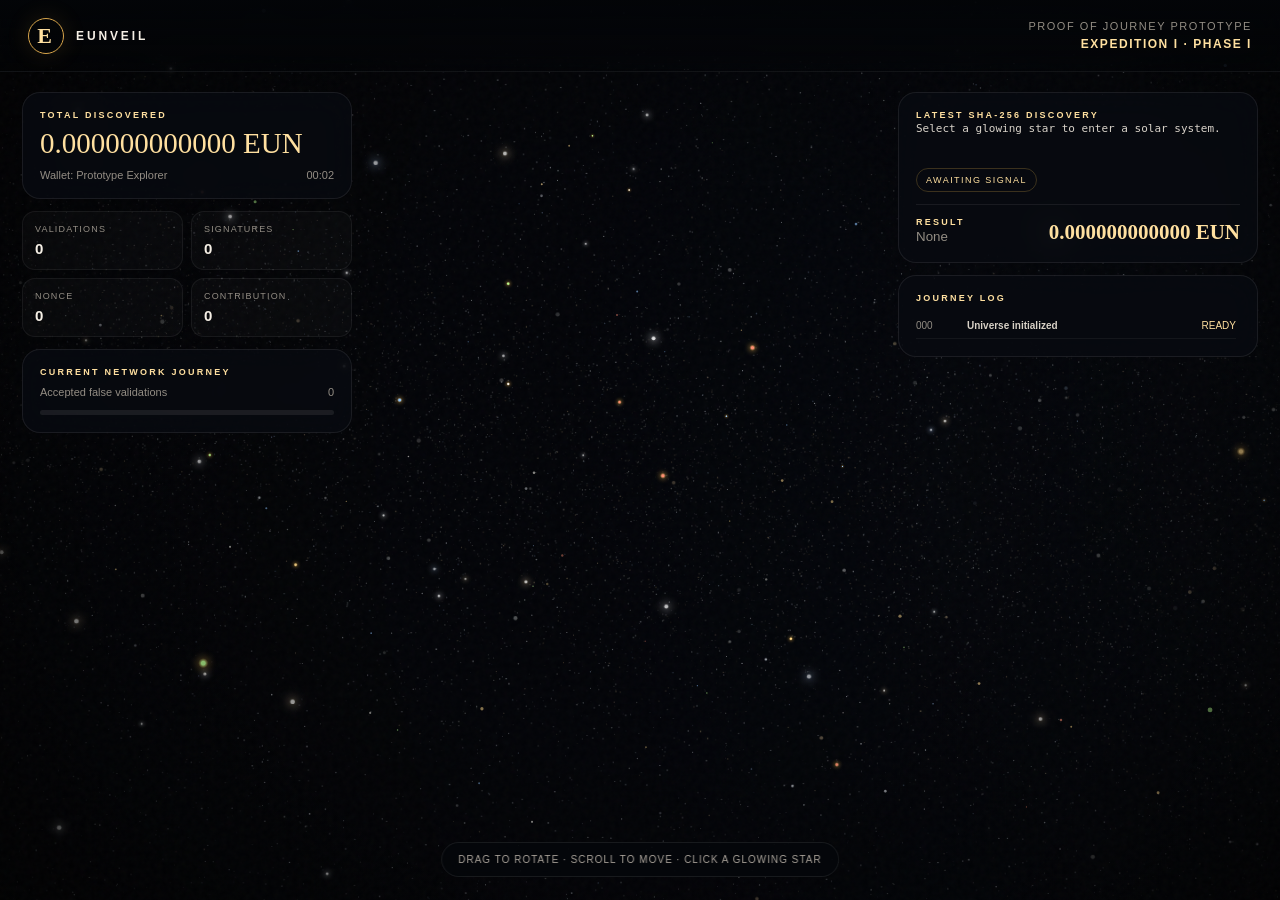
==== exploration/index.html @ 675149fb "Add exploration gameplay prototype" ====
<!DOCTYPE html>
<html lang="en">
<head>
  <meta charset="UTF-8" />
  <meta name="viewport" content="width=device-width, initial-scale=1.0" />
  <meta name="description" content="Eunveil — Proof of Journey interactive universe prototype" />
  <title>Eunveil — Proof of Journey</title>
  <style>
    :root{
      --bg:#030508; --panel:rgba(8,11,17,.78); --gold:#d9a64b; --gold2:#ffe0a0;
      --text:#f5efe5; --muted:#938d84; --line:rgba(216,166,74,.25);
      --green:#72e5a0; --blue:#79b7ff; --red:#ff7f78;
    }
    *{box-sizing:border-box}
    html,body{width:100%;height:100%;margin:0;overflow:hidden;background:var(--bg);color:var(--text);font-family:Inter,Segoe UI,Arial,sans-serif}
    button,input{font:inherit}
    button{color:inherit}
    #universe{position:fixed;inset:0;width:100%;height:100%;cursor:grab;touch-action:none}
    #universe.dragging{cursor:grabbing}
    .vignette,.grain{position:fixed;inset:0;pointer-events:none}
    .vignette{background:radial-gradient(circle at center,transparent 34%,rgba(0,0,0,.36) 72%,rgba(0,0,0,.82) 100%)}
    .grain{opacity:.035;background-image:url("data:image/svg+xml,%3Csvg viewBox='0 0 180 180' xmlns='http://www.w3.org/2000/svg'%3E%3Cfilter id='n'%3E%3CfeTurbulence type='fractalNoise' baseFrequency='.85' numOctaves='4' stitchTiles='stitchTiles'/%3E%3C/filter%3E%3Crect width='100%25' height='100%25' filter='url(%23n)' opacity='.8'/%3E%3C/svg%3E")}
    .topbar{position:fixed;z-index:20;left:0;right:0;top:0;height:72px;display:flex;align-items:center;justify-content:space-between;padding:0 28px;border-bottom:1px solid rgba(255,255,255,.06);background:linear-gradient(to bottom,rgba(3,5,8,.94),rgba(3,5,8,.26));backdrop-filter:blur(15px)}
    .brand{display:flex;align-items:center;gap:12px;letter-spacing:.24em;font-size:12px;font-weight:800}
    .brand-e{width:36px;height:36px;border:1px solid var(--gold);border-radius:50%;display:grid;place-items:center;font-family:Georgia,serif;font-size:22px;color:var(--gold2);box-shadow:0 0 24px rgba(216,166,74,.14)}
    .phase{font-size:11px;color:var(--muted);letter-spacing:.14em;text-align:right}.phase strong{display:block;color:var(--gold2);font-size:12px;margin-top:5px}
    .hud{position:fixed;z-index:20;top:92px;left:22px;width:min(330px,calc(100vw - 44px));display:grid;gap:12px;pointer-events:none}
    .card{border:1px solid rgba(255,255,255,.08);border-radius:18px;background:var(--panel);backdrop-filter:blur(16px);padding:17px}
    .eyebrow{font-size:9px;letter-spacing:.25em;color:var(--gold2);font-weight:800}
    .balance{margin-top:7px;font-family:Georgia,serif;font-size:29px;color:var(--gold2);word-break:break-all}
    .subline{display:flex;justify-content:space-between;gap:15px;margin-top:9px;color:var(--muted);font-size:11px}
    .metric-grid{display:grid;grid-template-columns:1fr 1fr;gap:8px}
    .metric{padding:12px;border:1px solid rgba(255,255,255,.06);border-radius:13px;background:rgba(255,255,255,.025)}
    .metric span{display:block;color:var(--muted);font-size:9px;letter-spacing:.13em}.metric strong{display:block;margin-top:6px;font-size:15px}
    .tide-track{height:5px;margin-top:12px;background:rgba(255,255,255,.08);border-radius:5px;overflow:hidden}.tide-fill{height:100%;width:0;background:linear-gradient(90deg,var(--gold),var(--gold2));transition:width .5s}
    .right-panel{position:fixed;z-index:20;top:92px;right:22px;width:min(360px,calc(100vw - 44px));display:grid;gap:12px;pointer-events:none}
    .hash{font-family:Consolas,monospace;font-size:11px;line-height:1.7;color:#d9d3ca;word-break:break-all;min-height:38px}
    .discovery{display:flex;justify-content:space-between;align-items:end;gap:10px;margin-top:12px;padding-top:12px;border-top:1px solid rgba(255,255,255,.07)}
    .discovery strong{font-family:Georgia,serif;font-size:21px;color:var(--gold2);text-align:right}
    .rarity{display:inline-flex;margin-top:10px;padding:6px 9px;border:1px solid var(--line);border-radius:999px;color:var(--gold2);font-size:9px;letter-spacing:.16em}
    .help{position:fixed;z-index:20;left:50%;bottom:23px;transform:translateX(-50%);padding:11px 16px;border:1px solid rgba(255,255,255,.08);border-radius:999px;background:rgba(5,8,12,.72);backdrop-filter:blur(12px);color:#aaa39a;font-size:10px;letter-spacing:.1em;white-space:nowrap;transition:opacity .4s;pointer-events:none}    .system-name{position:fixed;z-index:20;top:86px;left:50%;transform:translateX(-50%);text-align:center;display:none;pointer-events:none}.system-name.show{display:block}.system-name h2{margin:6px 0 0;font-family:Georgia,serif;font-size:26px;font-weight:500;color:var(--gold2)}
    .journey-flash{position:fixed;z-index:40;inset:0;display:grid;place-items:center;pointer-events:none;opacity:0;background:radial-gradient(circle,rgba(255,216,139,.16),rgba(0,0,0,.8));transition:opacity .35s}
    .journey-flash.show{opacity:1}.journey-flash div{text-align:center}.journey-flash small{letter-spacing:.32em;color:var(--gold2)}.journey-flash h2{font-family:Georgia,serif;font-size:clamp(42px,8vw,90px);font-weight:500;margin:14px 0}.journey-flash p{color:#c7bda9}
    .modal{position:fixed;z-index:50;inset:0;display:none;place-items:center;padding:24px;background:rgba(0,0,0,.84);backdrop-filter:blur(20px)}
    .modal.open{display:grid}
    .decoder-card{width:min(760px,95vw);padding:30px;border:1px solid var(--gold);border-radius:28px;background:radial-gradient(circle at top,rgba(216,166,74,.13),rgba(8,11,17,.98) 62%);box-shadow:0 0 90px rgba(216,166,74,.16)}
    .decoder-head{display:flex;align-items:start;justify-content:space-between;gap:20px}.decoder-head h2{font-family:Georgia,serif;font-size:34px;font-weight:500;margin:8px 0 0}.close{width:38px;height:38px;border-radius:50%;border:1px solid rgba(255,255,255,.12);background:rgba(255,255,255,.04);cursor:pointer}
    .nonce-line{margin-top:8px;color:var(--muted);font-size:12px}
    .hash-reference{margin:22px 0 12px;padding:16px;border:1px solid rgba(255,255,255,.08);border-radius:16px;background:rgba(255,255,255,.025);font-family:Consolas,monospace;font-size:13px;line-height:1.9;word-break:break-all;text-align:center}
    .hash-reference .focus{display:inline-block;padding:2px 5px;border:1px solid var(--gold);border-radius:6px;background:rgba(216,166,74,.15);color:var(--gold2);font-weight:800;box-shadow:0 0 18px rgba(216,166,74,.12)}
    .instruction{text-align:center;color:#c8c0b5;line-height:1.6;margin:0 0 18px}.instruction strong{color:var(--gold2);font-family:Consolas,monospace;letter-spacing:.12em}
    .decoder-stage{min-height:220px;border:1px solid rgba(255,255,255,.07);border-radius:18px;background:rgba(255,255,255,.02);display:grid;place-items:center;padding:20px}
    .choice-row{display:flex;flex-wrap:wrap;justify-content:center;gap:10px}.choice{min-width:54px;height:52px;padding:0 15px;border:1px solid rgba(255,255,255,.13);border-radius:13px;background:rgba(255,255,255,.05);font-family:Consolas,monospace;font-size:18px;cursor:pointer}.choice:hover{border-color:var(--gold)}.choice.used{opacity:.3;pointer-events:none}.choice.active{border-color:var(--green);color:var(--green)}
    .sequence-display{margin-top:18px;min-height:30px;text-align:center;font-family:Consolas,monospace;color:var(--gold2);font-size:20px;letter-spacing:.18em}
    .ring-box{position:relative;width:300px;height:300px;border:1px solid rgba(112,170,218,.16);border-radius:28px;background:radial-gradient(circle at 50% 46%,rgba(30,60,82,.24),rgba(5,10,16,.96) 68%);box-shadow:inset 0 0 42px rgba(0,0,0,.75),0 18px 50px rgba(0,0,0,.28)}.ring-box:before{content:"PLANETARY CIPHER";position:absolute;left:50%;bottom:13px;transform:translateX(-50%);font-size:8px;letter-spacing:.28em;color:rgba(157,211,244,.48);white-space:nowrap}.ring-box:after{content:"";position:absolute;left:50%;top:18px;width:1px;height:19px;background:#d8f6ff;box-shadow:0 0 10px rgba(134,220,255,.9);transform:translateX(-50%);pointer-events:none}.ring{--rotation:0deg;position:absolute;border-radius:50%;cursor:pointer;transition:transform .2s ease,border-color .2s,box-shadow .2s;background:radial-gradient(circle,transparent 55%,rgba(21,43,58,.6) 56%,rgba(7,14,21,.92) 72%);border:2px solid rgba(91,151,190,.52);box-shadow:inset 0 0 14px rgba(93,178,225,.08),0 0 12px rgba(0,0,0,.55);transform:rotate(var(--rotation));padding:0}.ring:hover{border-color:#a8e4ff;box-shadow:inset 0 0 18px rgba(112,206,255,.14),0 0 18px rgba(76,175,225,.18)}.ring.one{inset:18px}.ring.two{inset:57px;border-color:rgba(92,186,220,.54)}.ring.three{inset:96px;border-color:rgba(96,197,191,.52)}.ring.four{inset:135px;border-color:rgba(176,211,226,.5);background:#071018}.ring span{position:absolute;left:50%;top:-14px;min-width:34px;height:30px;padding:0 8px;display:grid;place-items:center;transform:translateX(-50%) rotate(calc(-1 * var(--rotation)));transition:transform .2s ease;background:#06131c;border:1px solid rgba(158,224,255,.7);border-radius:8px;color:#d9f6ff;font-family:Consolas,monospace;font-size:18px;font-weight:800;text-shadow:0 0 10px rgba(124,218,255,.8);box-shadow:0 0 16px rgba(64,174,224,.18),inset 0 0 10px rgba(86,188,231,.08)}.ring.four span{top:-15px}.ring:active span{color:#fff;box-shadow:0 0 22px rgba(110,220,255,.35)}
    .crater-grid,.terminal-grid{display:grid;grid-template-columns:repeat(4,58px);gap:11px}.crater,.terminal{width:58px;height:58px;border:1px solid rgba(255,255,255,.13);border-radius:50%;background:radial-gradient(circle at 35% 35%,rgba(255,255,255,.12),rgba(255,255,255,.02) 43%,rgba(0,0,0,.22) 44%),#25282f;cursor:pointer;font-family:Consolas,monospace}.terminal{border-radius:12px;background:rgba(121,183,255,.08)}.crater.active,.terminal.active{border-color:var(--green);color:var(--green);box-shadow:0 0 16px rgba(114,229,160,.16)}
    .tuner{width:min(480px,82vw);display:grid;gap:16px}.frequency{text-align:center;font-family:Consolas,monospace;font-size:34px;color:var(--gold2)}.tuner input{width:100%}.primary{border:1px solid var(--gold2);border-radius:999px;padding:14px 23px;background:linear-gradient(135deg,#a87228,#efc36d);color:#090704;font-weight:850;cursor:pointer}
    .decoder-status{min-height:24px;margin-top:16px;text-align:center;color:var(--muted);font-size:12px}
    .signature-card{width:min(680px,94vw);text-align:center;padding:48px 30px;border:1px solid var(--gold);border-radius:28px;background:radial-gradient(circle at top,rgba(216,166,74,.14),rgba(8,11,17,.96) 62%);box-shadow:0 0 90px rgba(216,166,74,.18)}
    .sig-emblem{width:116px;height:116px;margin:auto;border:1px solid var(--gold);border-radius:50%;display:grid;place-items:center;font-family:Georgia,serif;font-size:72px;color:var(--gold2)}
    .signature-card h2{font-family:Georgia,serif;font-size:clamp(42px,7vw,76px);font-weight:500;margin:24px 0 10px}.signature-card p{color:#b8b0a5;line-height:1.7}.sig-reward{font-size:32px;color:var(--gold2);margin:18px}
    .log{max-height:125px;overflow:auto;margin-top:10px;padding-right:4px}
    .galaxy-return{
      position:fixed;z-index:30;top:18px;left:176px;height:36px;padding:0 15px;
      display:flex;align-items:center;gap:8px;border:1px solid rgba(255,255,255,.12);
      border-radius:999px;background:rgba(5,8,12,.72);backdrop-filter:blur(12px);
      color:#c9c2b7;font-size:9px;font-weight:800;letter-spacing:.16em;
      cursor:pointer;opacity:0;visibility:hidden;transform:translateY(-6px);
      transition:opacity .3s ease,transform .3s ease,border-color .25s ease,color .25s ease;
    }
    .galaxy-return.show{opacity:1;visibility:visible;transform:translateY(0)}
    .galaxy-return:hover{border-color:rgba(255,224,160,.55);color:var(--gold2)}
    .galaxy-return:disabled{pointer-events:none;opacity:.35}
    .galaxy-return .arrow{font-size:15px;line-height:1;font-weight:400;letter-spacing:0}
    .hud,.right-panel,.help,.system-name{transition:opacity .38s ease,transform .38s ease}
    body.system-traveling .hud,body.system-traveling .right-panel{opacity:.32}
    body.system-traveling .help{opacity:0!important}
    body.system-traveling .system-name{opacity:0}
    body.system-arrived .hud,body.system-arrived .right-panel{opacity:1}.log-row{display:grid;grid-template-columns:42px 1fr auto;gap:9px;padding:7px 0;border-bottom:1px solid rgba(255,255,255,.05);font-size:10px}.log-row span{color:var(--muted)}.log-row b{color:#d8d1c6}.log-row em{font-style:normal;color:var(--gold2)}

    .expedition-panel{position:fixed;z-index:32;left:50%;bottom:26px;transform:translateX(-50%);display:none;min-width:min(560px,calc(100vw - 32px));padding:14px 16px;border:1px solid rgba(255,224,160,.28);border-radius:18px;background:rgba(5,8,12,.88);backdrop-filter:blur(16px);box-shadow:0 18px 60px rgba(0,0,0,.35)}
    .expedition-panel.show{display:block}.expedition-row{display:flex;align-items:center;justify-content:space-between;gap:14px}.expedition-copy{min-width:0}.expedition-title{font-family:Georgia,serif;font-size:19px;color:var(--gold2);margin-top:4px}.expedition-text{font-size:11px;color:#aaa39a;margin-top:5px;line-height:1.45}.expedition-action{flex:0 0 auto;border:1px solid var(--gold2);border-radius:999px;padding:11px 18px;background:linear-gradient(135deg,#a87228,#efc36d);color:#090704;font-weight:850;cursor:pointer}.expedition-action:disabled{filter:grayscale(1);opacity:.45;cursor:default}
    .scan-ring{position:fixed;z-index:31;pointer-events:none;width:70px;height:70px;border:1px solid rgba(121,183,255,.8);border-radius:50%;opacity:0;transform:translate(-50%,-50%) scale(.5)}.scan-ring.active{animation:scanPulse 1.05s ease-out forwards}@keyframes scanPulse{0%{opacity:0;transform:translate(-50%,-50%) scale(.45)}18%{opacity:1}100%{opacity:0;transform:translate(-50%,-50%) scale(2.2)}}
    .surface-hud{position:fixed;z-index:34;inset:0;display:none;pointer-events:none}.surface-hud.show{display:block}.surface-top{position:absolute;top:88px;left:50%;transform:translateX(-50%);text-align:center;text-shadow:0 2px 12px #000}.surface-objective{font-family:Georgia,serif;font-size:24px;color:var(--gold2);margin-top:5px}.surface-distance{margin-top:7px;font-size:11px;letter-spacing:.15em;color:#d6d0c6}.surface-compass{position:absolute;left:50%;bottom:28px;transform:translateX(-50%);padding:11px 18px;border:1px solid rgba(255,255,255,.1);border-radius:999px;background:rgba(4,7,10,.7);font-size:10px;letter-spacing:.13em;color:#c9c2b7}.surface-prompt{position:absolute;left:50%;top:58%;transform:translate(-50%,-50%);padding:12px 18px;border:1px solid var(--gold);border-radius:12px;background:rgba(3,5,8,.85);color:var(--gold2);font-weight:800;opacity:0;transition:opacity .2s}.surface-prompt.show{opacity:1}.surface-reticle{position:absolute;left:50%;top:50%;width:16px;height:16px;transform:translate(-50%,-50%)}.surface-reticle:before,.surface-reticle:after{content:"";position:absolute;background:rgba(255,255,255,.7)}.surface-reticle:before{left:7px;top:0;width:1px;height:16px}.surface-reticle:after{top:7px;left:0;height:1px;width:16px}
    body.surface-mode .hud,body.surface-mode .right-panel,body.surface-mode .system-name,body.surface-mode .galaxy-return,body.surface-mode .help,body.surface-mode .expedition-panel{display:none!important}
    @media(max-width:850px){.galaxy-return{left:64px;top:18px;padding:0 12px}.galaxy-return .label{display:none}.right-panel{top:auto;bottom:72px;right:12px;width:calc(100vw - 24px)}.right-panel .log-card{display:none}.hud{top:82px;left:12px;width:270px}.card{padding:13px}.balance{font-size:23px}.help{bottom:18px}.topbar{padding:0 14px}.phase{display:none}.system-name{top:76px}}
    @media(max-width:560px){.hud{width:calc(100vw - 24px)}.metric-grid{grid-template-columns:repeat(4,1fr)}.metric{padding:8px}.metric strong{font-size:12px}.right-panel{bottom:62px}.hash-card{padding:12px}.discovery strong{font-size:17px}.help{font-size:8px;padding:9px 12px}.decoder-card{padding:22px 14px}.crater-grid,.terminal-grid{grid-template-columns:repeat(4,48px);gap:8px}.crater,.terminal{width:48px;height:48px}}
  </style>
</head>
<body>
  <canvas id="universe"></canvas>
  <div class="vignette"></div><div class="grain"></div>
  <header class="topbar">
    <div class="brand"><span class="brand-e">E</span><span>EUNVEIL</span></div>
    <div class="phase">PROOF OF JOURNEY PROTOTYPE<strong>EXPEDITION I · PHASE I</strong></div>
  </header>
  <button class="galaxy-return" id="galaxyReturnBtn" type="button" aria-label="Return to galaxy">
    <span class="arrow">←</span><span class="label">RETURN TO GALAXY</span>
  </button>

  <section class="hud">
    <div class="card">
      <div class="eyebrow">TOTAL DISCOVERED</div>
      <div class="balance" id="balance">0.000000000000 EUN</div>
      <div class="subline"><span>Wallet: Prototype Explorer</span><span id="sessionTime">00:00</span></div>
    </div>
    <div class="metric-grid">
      <div class="metric"><span>VALIDATIONS</span><strong id="validations">0</strong></div>
      <div class="metric"><span>SIGNATURES</span><strong id="signatures">0</strong></div>
      <div class="metric"><span>NONCE</span><strong id="nonceCount">0</strong></div>
      <div class="metric"><span>CONTRIBUTION</span><strong id="contribution">0</strong></div>
    </div>
    <div class="card">
      <div class="eyebrow">CURRENT NETWORK JOURNEY</div>
      <div class="subline"><span>Accepted false validations</span><span id="contributionLabel">0</span></div>
      <div class="tide-track"><div class="tide-fill" id="tideFill"></div></div>
    </div>
  </section>

  <section class="right-panel">
    <div class="card hash-card">
      <div class="eyebrow">LATEST SHA-256 DISCOVERY</div>
      <div class="hash" id="hash">Select a glowing star to enter a solar system.</div>
      <span class="rarity" id="rarity">AWAITING SIGNAL</span>
      <div class="discovery">
        <div><div class="eyebrow">RESULT</div><small id="depositType" style="color:var(--muted)">None</small></div>
        <strong id="reward">0.000000000000 EUN</strong>
      </div>
    </div>
    <div class="card log-card">
      <div class="eyebrow">JOURNEY LOG</div>
      <div class="log" id="log"><div class="log-row"><span>000</span><b>Universe initialized</b><em>READY</em></div></div>
    </div>
  </section>

  <div class="system-name" id="systemName"><div class="eyebrow">ACTIVE SOLAR SYSTEM</div><h2 id="systemTitle">E-0000</h2></div>
  <div class="help" id="help">DRAG TO ROTATE · SCROLL TO MOVE · CLICK A GLOWING STAR</div>
  <div class="scan-ring" id="scanRing"></div>
  <section class="expedition-panel" id="expeditionPanel">
    <div class="expedition-row">
      <div class="expedition-copy"><div class="eyebrow" id="expeditionEyebrow">SYSTEM SURVEY</div><div class="expedition-title" id="expeditionTitle">Scan the system</div><div class="expedition-text" id="expeditionText">Inspect every orbiting object to locate the hidden signal.</div></div>
      <button class="expedition-action" id="expeditionAction" type="button">BEGIN SCAN</button>
    </div>
  </section>
  <section class="surface-hud" id="surfaceHud">
    <div class="surface-top"><div class="eyebrow">PLANETARY EXPEDITION</div><div class="surface-objective" id="surfaceObjective">Locate the signal source</div><div class="surface-distance" id="surfaceDistance">SIGNAL 000 M</div></div>
    <div class="surface-reticle"></div><div class="surface-prompt" id="surfacePrompt">HOLD E TO EXTRACT</div>
    <div class="surface-compass" id="surfaceCompass">WASD TO MOVE · DRAG TO LOOK · E TO INTERACT</div>
  </section>

  <div class="journey-flash" id="flash"><div><small id="flashSmall">HASH VALIDATED</small><h2 id="flashTitle">FALSE TARGET</h2><p id="flashReward">Contribution +1</p></div></div>

  <div class="modal" id="decoderModal">
    <div class="decoder-card">
      <div class="decoder-head">
        <div><div class="eyebrow" id="decoderType">HASH DECODER</div><h2 id="decoderTitle">Validate Nonce</h2><div class="nonce-line" id="nonceLine">Nonce 1</div></div>
        <button class="close" id="closeDecoder" type="button">×</button>
      </div>
      <div class="hash-reference" id="hashReference"></div>
      <p class="instruction" id="instruction"></p>
      <div class="decoder-stage" id="decoderStage"></div>
      <div class="decoder-status" id="decoderStatus">Complete the decoder to validate this hash.</div>
    </div>
  </div>

  <div class="modal" id="signatureModal">
    <div class="signature-card">
      <div class="sig-emblem">E</div>
      <div class="eyebrow" style="margin-top:24px">THE TARGET HAS BEEN FOUND</div>
      <h2>Signature Discovered</h2>
      <p>Your decoded nonce produced a SHA-256 value beneath the current target.</p>
      <div class="sig-reward" id="signatureReward">+10.00000000 EUN</div>
      <p id="signatureContribution">Your contribution has been recorded.</p>
      <button class="primary" id="continueBtn" type="button">Continue Exploring</button>
    </div>
  </div>

  <div class="modal" id="completionModal">
    <div class="signature-card">
      <div class="sig-emblem">✓</div>
      <div class="eyebrow" style="margin-top:24px">SOLAR SYSTEM COMPLETE</div>
      <h2 id="completedSystemTitle">System Explored</h2>
      <p>Every object in this solar system has been decoded.</p>
      <div class="sig-reward">10 / 10 OBJECTS</div>
      <button class="primary" id="returnGalaxyBtn" type="button">Return to Galaxy</button>
    </div>
  </div>

<script>
(() => {
  const canvas=document.getElementById('universe');
  const ctx=canvas.getContext('2d',{alpha:false});
  const DPR=Math.min(devicePixelRatio||1,2);
  const $=id=>document.getElementById(id);
  const clamp=(n,a,b)=>Math.max(a,Math.min(b,n));
  const smoothstep=(a,b,n)=>{const t=clamp((n-a)/(b-a),0,1);return t*t*(3-2*t)};
  const easeInOutCubic=t=>t<.5?4*t*t*t:1-Math.pow(-2*t+2,3)/2;
  const easeInCubic=t=>t*t*t;
  const easeOutCubic=t=>1-Math.pow(1-t,3);
  const easeInOutQuint=t=>t<.5?16*t*t*t*t*t:1-Math.pow(-2*t+2,5)/2;
  const easeOutBackSoft=t=>{const c1=.72,c3=c1+1;return 1+c3*Math.pow(t-1,3)+c1*Math.pow(t-1,2)};
  const lerp=(a,b,t)=>a+(b-a)*t;
  const fmt=n=>n.toFixed(12);
  const pad=n=>String(n).padStart(3,'0');

  let width=0,height=0,stars=[],particles=[],systemObjects=[];
  let yaw=0,pitch=0,zoom=760,targetYaw=0,targetPitch=0,targetZoom=760;
  const DEFAULT_SYSTEM_YAW=0;
  const DEFAULT_SYSTEM_PITCH=.58;
  const DEFAULT_SYSTEM_ZOOM=1.5;
  let systemYaw=DEFAULT_SYSTEM_YAW,systemPitch=DEFAULT_SYSTEM_PITCH,systemZoom=DEFAULT_SYSTEM_ZOOM,
      targetSystemYaw=DEFAULT_SYSTEM_YAW,targetSystemPitch=DEFAULT_SYSTEM_PITCH,targetSystemZoom=DEFAULT_SYSTEM_ZOOM;
  let dragging=false,lastX=0,lastY=0,moved=false,locked=false,mode='universe';
  let selectedStar=null,currentObject=null,currentHash='',currentSegment='',segmentStart=0;
  let pendingSystemCompletion=false;
  let expeditionState='idle',signalObject=null,scanIndex=0,scanTimer=null;
  let surface={x:0,z:0,yaw:0,targetYaw:0,artifactX:85,artifactZ:120,shipX:0,shipZ:0,artifactCollected:false,keys:new Set(),lastTime:0};
  let systemTransition=null;
  let arrivalAnimation=null;
  let systemReveal=1;
  let nonce=0,validations=0,signatures=0,contribution=0,balance=0,logCount=0;
  let sessionStart=Date.now();
  const palette=['#ffd98b','#8fc5ff','#ff8f72','#b8ff91','#f4f0e8'];
  const TARGET_ODDS=28;

  const MW_PAN_W=3072;
  const MW_PAN_H=1536;
  const milkyWayPanorama=document.createElement('canvas');
  milkyWayPanorama.width=MW_PAN_W;
  milkyWayPanorama.height=MW_PAN_H;
  const mwctx=milkyWayPanorama.getContext('2d',{alpha:false});

  function mwMulberry32(seed) {
    return function() {
      let t = seed += 0x6D2B79F5;
      t = Math.imul(t ^ t >>> 15, t | 1);
      t ^= t + Math.imul(t ^ t >>> 7, t | 61);
      return ((t ^ t >>> 14) >>> 0) / 4294967296;
    };
  }

  const mwRand = mwMulberry32(947351);

  function mwGaussian() {
    let u = 0, v = 0;
    while (u === 0) u = mwRand();
    while (v === 0) v = mwRand();
    return Math.sqrt(-2 * Math.log(u)) * Math.cos(2 * Math.PI * v);
  }

  function mwWrapX(x) {
    x %= MW_PAN_W;
    return x < 0 ? x + MW_PAN_W : x;
  }

  function mwBandCenter(x) {
    const t = x / MW_PAN_W * Math.PI * 2;
    return MW_PAN_H * (
      0.52
      + Math.sin(t * 0.78 - 0.85) * 0.105
      + Math.sin(t * 1.85 + 0.75) * 0.025
    );
  }

  function buildMilkyWayPanorama() {
    mwctx.fillStyle = '#020307';
    mwctx.fillRect(0, 0, MW_PAN_W, MW_PAN_H);

    // Very subtle cool-black depth.
    const bg = mwctx.createRadialGradient(
      MW_PAN_W * 0.48, MW_PAN_H * 0.47, 30,
      MW_PAN_W * 0.48, MW_PAN_H * 0.47, MW_PAN_W * 0.65
    );
    bg.addColorStop(0, 'rgba(9,14,24,.62)');
    bg.addColorStop(0.45, 'rgba(4,7,13,.35)');
    bg.addColorStop(1, 'rgba(0,0,0,0)');
    mwctx.fillStyle = bg;
    mwctx.fillRect(0, 0, MW_PAN_W, MW_PAN_H);

    // Deep background stars.
    for (let i = 0; i < 15000; i++) {
      const x = mwRand() * MW_PAN_W;
      const y = mwRand() * MW_PAN_H;
      const sizeRoll = mwRand();
      const r = sizeRoll > 0.997 ? 1.45 : sizeRoll > 0.97 ? 0.8 : 0.28 + mwRand() * 0.42;
      const alpha = 0.13 + mwRand() * 0.56;

      const tone = mwRand();
      let color = `rgba(232,237,244,${alpha})`;
      if (tone > 0.985) color = `rgba(255,225,174,${alpha * 0.95})`;
      else if (tone > 0.965) color = `rgba(175,207,255,${alpha * 0.92})`;

      mwctx.fillStyle = color;
      mwctx.beginPath();
      mwctx.arc(x, y, r, 0, Math.PI * 2);
      mwctx.fill();
    }

    // Dense galactic star band.
    mwctx.save();
    mwctx.globalCompositeOperation = 'screen';
    for (let i = 0; i < 24000; i++) {
      let x = mwRand() * MW_PAN_W;
      const center = mwBandCenter(x);

      const coreDistance = Math.min(
        Math.abs(x - MW_PAN_W * 0.56),
        Math.abs(x - MW_PAN_W * 0.56 + MW_PAN_W),
        Math.abs(x - MW_PAN_W * 0.56 - MW_PAN_W)
      );
      const core = Math.exp(-Math.pow(coreDistance / (MW_PAN_W * 0.24), 2));

      const spread = MW_PAN_H * (0.060 + mwRand() * 0.095 + core * 0.012);
      const y = center + mwGaussian() * spread;

      const brightness = 0.07 + mwRand() * (0.30 + core * 0.10);
      const sizeRoll = mwRand();
      const r = sizeRoll > 0.995 ? 1.35 + mwRand() * 1.1 : 0.22 + mwRand() * 0.55;

      const tone = mwRand();
      let color;
      if (tone < 0.19 + core * 0.28) {
        color = `rgba(255,220,166,${brightness})`;
      } else if (tone < 0.33) {
        color = `rgba(176,204,244,${brightness * 0.92})`;
      } else {
        color = `rgba(240,242,238,${brightness})`;
      }

      mwctx.fillStyle = color;
      mwctx.beginPath();
      mwctx.arc(x, y, r, 0, Math.PI * 2);
      mwctx.fill();
    }
    mwctx.restore();

    // Smooth, distant central glow — stretched horizontally with no tiled blobs.
    mwctx.save();
    mwctx.globalCompositeOperation = 'screen';
    const coreX = MW_PAN_W * 0.56;
    const coreY = mwBandCenter(coreX);

    mwctx.translate(coreX, coreY);
    mwctx.scale(2.9, 0.78);

    const coreGlow = mwctx.createRadialGradient(0, 0, 0, 0, 0, MW_PAN_H * 0.17);
    coreGlow.addColorStop(0, 'rgba(255,218,168,.070)');
    coreGlow.addColorStop(0.24, 'rgba(214,157,111,.050)');
    coreGlow.addColorStop(0.56, 'rgba(145,116,95,.022)');
    coreGlow.addColorStop(1, 'rgba(0,0,0,0)');

    mwctx.fillStyle = coreGlow;
    mwctx.beginPath();
    mwctx.arc(0, 0, MW_PAN_H * 0.17, 0, Math.PI * 2);
    mwctx.fill();
    mwctx.restore();

    // Dark dust lanes crossing the galaxy.
    mwctx.save();
    mwctx.globalCompositeOperation = 'source-over';
    for (let i = 0; i < 2200; i++) {
      const x = mwRand() * MW_PAN_W;
      const center = mwBandCenter(x);
      const laneWave =
        Math.sin(x / MW_PAN_W * Math.PI * 6.2 + 0.8) * MW_PAN_H * 0.017 +
        Math.sin(x / MW_PAN_W * Math.PI * 14.4 - 0.2) * MW_PAN_H * 0.006;

      const laneBias = mwRand() < 0.58 ? -0.018 : 0.016;
      const y = center + laneWave + MW_PAN_H * laneBias + mwGaussian() * MW_PAN_H * 0.023;

      const rx = 7 + mwRand() * 35;
      const ry = 3 + mwRand() * 14;
      const alpha = 0.018 + mwRand() * 0.055;

      const dust = mwctx.createRadialGradient(x, y, 0, x, y, rx);
      dust.addColorStop(0, `rgba(0,0,0,${alpha})`);
      dust.addColorStop(0.65, `rgba(1,2,4,${alpha * 0.72})`);
      dust.addColorStop(1, 'rgba(0,0,0,0)');

      mwctx.fillStyle = dust;
      mwctx.beginPath();
      mwctx.ellipse(x, y, rx, ry, mwRand() * Math.PI, 0, Math.PI * 2);
      mwctx.fill();
    }
    mwctx.restore();


    // Medium foreground stars (sharp, subtle glow)
    mwctx.save();
    mwctx.globalCompositeOperation='screen';
    for(let i=0;i<140;i++){
      const x=mwRand()*MW_PAN_W;
      const y=mwRand()*MW_PAN_H;
      const r=0.8+mwRand()*1.8;
      const alpha=0.55+mwRand()*0.35;

      const tone=mwRand();
      let rgb=[245,246,248];
      if(tone<0.22) rgb=[255,224,176];
      else if(tone<0.38) rgb=[185,214,255];

      const glow=mwctx.createRadialGradient(x,y,0,x,y,r*7);
      glow.addColorStop(0,`rgba(${rgb[0]},${rgb[1]},${rgb[2]},${alpha*0.45})`);
      glow.addColorStop(0.25,`rgba(${rgb[0]},${rgb[1]},${rgb[2]},${alpha*0.18})`);
      glow.addColorStop(1,'rgba(0,0,0,0)');
      mwctx.fillStyle=glow;
      mwctx.beginPath();
      mwctx.arc(x,y,r*7,0,Math.PI*2);
      mwctx.fill();

      mwctx.fillStyle=`rgba(255,255,255,${alpha})`;
      mwctx.beginPath();
      mwctx.arc(x,y,r,0,Math.PI*2);
      mwctx.fill();
    }
    mwctx.restore();

    // Soft vignette baked into the panorama.
    const vignette = mwctx.createRadialGradient(
      MW_PAN_W * 0.5, MW_PAN_H * 0.5, MW_PAN_H * 0.18,
      MW_PAN_W * 0.5, MW_PAN_H * 0.5, MW_PAN_W * 0.68
    );
    vignette.addColorStop(0, 'rgba(0,0,0,0)');
    vignette.addColorStop(0.72, 'rgba(0,0,0,.08)');
    vignette.addColorStop(1, 'rgba(0,0,0,.52)');
    mwctx.fillStyle = vignette;
    mwctx.fillRect(0, 0, MW_PAN_W, MW_PAN_H);
  }



  function drawMilkyWayBackground(alpha=1){
    const sourceH=clamp(MW_PAN_H*.66,700,MW_PAN_H);
    const aspect=width/Math.max(1,height);
    const sourceW=Math.min(MW_PAN_W,sourceH*aspect);

    // The Milky Way moves more slowly than the existing foreground stars.
    // Full 360-degree sky tied to the same camera as the foreground stars.
    const skyYaw=.12+yaw/(Math.PI*2);
    const skyPitch=clamp(.5+pitch/Math.PI*.44,.16,.84);
    let sourceX=skyYaw*MW_PAN_W-sourceW*.5;
    const sourceY=clamp(skyPitch*MW_PAN_H-sourceH*.5,0,MW_PAN_H-sourceH);

    let sx=mwWrapX(sourceX);
    let remaining=sourceW;
    let destX=0;

    ctx.save();
    ctx.globalAlpha=alpha;

    while(remaining>0){
      const chunk=Math.min(remaining,MW_PAN_W-sx);
      const destW=width*(chunk/sourceW);
      ctx.drawImage(
        milkyWayPanorama,
        sx,sourceY,chunk,sourceH,
        destX,0,destW+1,height
      );
      remaining-=chunk;
      destX+=destW;
      sx=0;
    }

    ctx.restore();
  }


  function resize(){
    width=innerWidth;height=innerHeight;
    canvas.width=width*DPR;canvas.height=height*DPR;
    canvas.style.width=width+'px';canvas.style.height=height+'px';
    ctx.setTransform(DPR,0,0,DPR,0,0);
    if(!stars.length)buildUniverse();
  }

  function buildUniverse(){
    stars=[];

    const count=width<600?150:260;

    // Fixed stars placed on the inside of a huge celestial sphere.
    // Their apparent sizes stay close to the approved shallow-dome version.
    for(let i=0;i<count;i++){
      const theta=Math.random()*Math.PI*2;
      const yNorm=Math.random()*1.70-.85;
      const phi=Math.asin(clamp(yNorm,-.98,.98));
      const radius=1450+Math.random()*900;

      stars.push({
        id:i+1,
        theta,
        phi,
        radius,
        size:.55+Math.random()*1.75,
        color:palette[Math.floor(Math.random()*palette.length)],
        pulse:Math.random()*6.28,
        clickable:Math.random()>.80,
        sx:0,sy:0,depth:0,visible:false
      });
    }

    // Guaranteed stronger destinations, distributed around the full sky.
    const anchors=[
      [-2.55,-.32],[-1.95,.16],[-1.38,-.42],[-.82,.34],
      [-.28,-.12],[.34,.42],[.88,-.36],[1.42,.18],
      [1.96,-.08],[2.48,.38],[2.92,-.28],[-3.02,.22]
    ];

    anchors.forEach((point,i)=>{
      stars.push({
        id:stars.length+1,
        theta:point[0]+(Math.random()-.5)*.12,
        phi:point[1]+(Math.random()-.5)*.09,
        radius:1500+Math.random()*650,
        size:1.35+Math.random()*2.25,
        color:palette[i%palette.length],
        pulse:Math.random()*6.28,
        clickable:true,
        sx:0,sy:0,depth:0,visible:false
      });
    });
  }

  function buildSolarSystem(){
    const orbitTypes=['planet','moon','satellite','station'];
    const types=[...orbitTypes];
    while(types.length<9)types.push(orbitTypes[Math.floor(Math.random()*orbitTypes.length)]);
    for(let i=types.length-1;i>0;i--){const j=Math.floor(Math.random()*(i+1));[types[i],types[j]]=[types[j],types[i]]}

    const pick=a=>a[Math.floor(Math.random()*a.length)];
    const rand=(a,b)=>a+Math.random()*(b-a);
    const chance=n=>Math.random()<n;

    const starStyles=[
      {color:'#ffd77a',core:'#fff6cf',mid:'#f0b94f',edge:'#7a2d0c',name:'Yellow Star'},
      {color:'#ffad6a',core:'#fff0d1',mid:'#e87b35',edge:'#5d1708',name:'Orange Star'},
      {color:'#d9ecff',core:'#ffffff',mid:'#9ccfff',edge:'#264b8d',name:'Blue-White Star'},
      {color:'#ff8c78',core:'#ffe8df',mid:'#d44a39',edge:'#4f0d0a',name:'Red Star'},
      {color:'#fff0b8',core:'#fffef2',mid:'#e9d083',edge:'#7b5b18',name:'White-Gold Star'}
    ];
    const starStyle=pick(starStyles);

    systemObjects=[{
      id:0,type:'star',label:'Star',angle:0,ring:0,size:rand(31,39),color:starStyle.color,
      sx:0,sy:0,pulse:0,decoded:false,scanned:true,hasSignal:false,
      visual:{...starStyle,spots:Math.floor(rand(14,30)),corona:rand(.8,1.25)}
    }];

    const planetWorlds=[
      {
        kind:'rocky',
        palettes:[
          ['#b88a62','#75533c','#2a1d17','#d7b08b','#a56f4c'],
          ['#8d796d','#5b4a43','#211a18','#b9a49a','#766257'],
          ['#a68a67','#6d573d','#2a2119','#d4bd94','#8e6a42']
        ]
      },
      {
        kind:'ocean',
        palettes:[
          ['#4ba0c7','#185a88','#061725','#c8f3ff','#7fcad9'],
          ['#3b7fb5','#163d74','#071221','#d8f7ff','#5fb3cf']
        ]
      },
      {
        kind:'gas',
        palettes:[
          ['#d6a16b','#9d6641','#40271b','#f4d6aa','#ba7d55'],
          ['#c9b08c','#8f795d','#332a22','#efe3c8','#aa9573'],
          ['#d98a73','#995044','#341a1a','#f6c7bb','#b96559']
        ]
      },
      {
        kind:'frozen',
        palettes:[
          ['#bddfe8','#6f9fb7','#183746','#ecfbff','#91c7d6'],
          ['#d9e5f0','#8ca6bd','#273747','#ffffff','#a9c2d8']
        ]
      },
      {
        kind:'volcanic',
        palettes:[
          ['#4b2118','#1e0b08','#080302','#ff9a43','#a73b1c'],
          ['#5d2c22','#24100c','#090403','#ffb04f','#c84b22']
        ]
      },
      {
        kind:'desert',
        palettes:[
          ['#d3a15f','#9b683b','#3c2515','#f0cf93','#b87d45'],
          ['#c58d4f','#8f5d32','#352112','#e7b876','#a96f3c']
        ]
      }
    ];

    const moonPalettes=[
      ['#d6d3cc','#9a9892','#45484e','#f0eee8'],
      ['#a8a39c','#6f6b66','#2d2d30','#c8c2b8'],
      ['#c3c8cd','#7f878e','#30383f','#e3e7e9'],
      ['#9b8f83','#655b52','#2d2722','#bbb0a5']
    ];

    const satelliteMetals=[
      ['#d6dde2','#7b858e','#242b31','#234c77','#07131f'],
      ['#c9c3b5','#777064','#26231f','#5a3d71','#160e20'],
      ['#d5d8d3','#7c817b','#252a26','#365f50','#0b1a15'],
      ['#c7ced4','#717982','#20262b','#6a4d2e','#1b120b']
    ];

    const stationMetals=[
      ['#d6dde2','#7c858c','#252c32','#79b7ff'],
      ['#d7cfc0','#7f7668','#2b2721','#e2b56b'],
      ['#ccd4cf','#758078','#252c28','#72e5a0']
    ];

    types.forEach((type,i)=>{
      const ring=1+Math.floor(i/3),slot=i%3;
      const angle=(slot/3)*Math.PI*2+ring*.52+(Math.random()-.5)*.24;
      const meta={planet:['Planet','#79b7ff',20],moon:['Moon','#e5e1da',13],satellite:['Satellite','#72e5a0',12],station:['Space Station','#d9a64b',17]}[type];

      let visual={};

      if(type==='planet'){
        const world=pick(planetWorlds);
        const palette=pick(world.palettes);
        visual={
          kind:world.kind,
          surface:palette[0],
          mid:palette[1],
          shadow:palette[2],
          highlight:palette[3],
          accent:palette[4],
          atmosphere:pick(['rgba(142,205,255,.34)','rgba(255,205,150,.25)','rgba(188,239,255,.27)','rgba(210,180,255,.2)','rgba(255,140,96,.22)']),
          hasRings:chance(world.kind==='gas'?.72:.22),
          ringTilt:rand(-.36,.36),
          ringWidth:rand(.06,.16),
          clouds:chance(world.kind==='ocean'||world.kind==='gas'?.82:.38),
          cloudCount:Math.floor(rand(3,8)),
          stripes:chance(world.kind==='gas'?.9:.25),
          continents:chance(world.kind==='ocean'?.88:world.kind==='rocky'||world.kind==='desert'?.52:.12),
          storms:chance(world.kind==='gas'?.55:.18),
          iceCaps:chance(world.kind==='frozen'?.9:.25),
          lavaVeins:chance(world.kind==='volcanic'?.95:.04),
          orbitSpeed:rand(.000018,.00003)*(chance(.5)?1:-1),
          textureSpeed:rand(.000018,.000032)*(chance(.5)?1:-1),
          cloudSpeed:rand(.000027,.000045)*(chance(.5)?1:-1),
          stormSpeed:rand(.00012,.00022)*(chance(.5)?1:-1),
          motionOffset:rand(0,Math.PI*2),
          seed:Math.floor(Math.random()*100000)
        };
      }

      if(type==='moon'){
        const p=pick(moonPalettes);
        visual={
          light:p[0],mid:p[1],shadow:p[2],highlight:p[3],
          craterCount:Math.floor(rand(4,12)),
          roughness:rand(.2,.8),
          irregularity:rand(.02,.1),
          maria:chance(.55),
          cracks:chance(.42),
          orbitSpeed:rand(.000007,.000014)*(chance(.5)?1:-1),
          motionOffset:rand(0,Math.PI*2),
          seed:Math.floor(Math.random()*100000)
        };
      }

      if(type==='satellite'){
        const m=pick(satelliteMetals);
        visual={
          light:m[0],mid:m[1],dark:m[2],panel:m[3],panelDark:m[4],
          bodyShape:pick(['compact','long','box']),
          panelCount:pick([1,2]),
          panelAngle:rand(-.28,.28),
          dish:chance(.48),
          antenna:chance(.7),
          telescope:chance(.28),
          orbitSpeed:rand(.000006,.000011)*(chance(.5)?1:-1),
          motionOffset:rand(0,Math.PI*2),
          panelMotionSpeed:rand(.00045,.00075),
          panelMotionAmount:rand(.045,.09),
          dishScanSpeed:rand(.00032,.00058),
          blinkSpeed:rand(.0022,.0032),
          seed:Math.floor(Math.random()*100000)
        };
      }

      if(type==='station'){
        const m=pick(stationMetals);
        visual={
          light:m[0],mid:m[1],dark:m[2],lightColor:m[3],
          archetype:pick(['wheel','hub','modular','industrial','long','asymmetric']),
          armCount:pick([3,4,5,6]),
          hubScale:rand(.22,.42),
          panelCount:pick([0,2,4]),
          rotation:rand(-.22,.22),
          rotationSpeed:rand(.00012,.00024)*(chance(.5)?1:-1),
          rotationOffset:rand(0,Math.PI*2),
          orbitSpeed:rand(.000004,.000009)*(chance(.5)?1:-1),
          motionOffset:rand(0,Math.PI*2),
          seed:Math.floor(Math.random()*100000)
        };
      }

      systemObjects.push({
        id:i+1,type,label:meta[0],angle,ring,size:meta[2],color:meta[1],
        sx:0,sy:0,pulse:Math.random()*6.28,decoded:false,scanned:false,hasSignal:false,visual
      });
    });
  }

  function rotatePoint(s){
    // Convert the fixed sky position to a camera-relative direction.
    const relTheta=s.theta-yaw;
    const cosPhi=Math.cos(s.phi);
    const x=Math.sin(relTheta)*cosPhi;
    const z=Math.cos(relTheta)*cosPhi;
    const y=Math.sin(s.phi);

    // Camera pitch rotates the direction vertically.
    const cp=Math.cos(pitch);
    const sp=Math.sin(pitch);
    const ry=y*cp-z*sp;
    const rz=y*sp+z*cp;

    // Positive rz means the star is in front of the viewer.
    return{
      x:x*s.radius,
      y:ry*s.radius,
      z:rz*s.radius+zoom
    };
  }

  function drawNebula(){
    const g=ctx.createRadialGradient(width*.7,height*.35,30,width*.7,height*.35,width*.58);
    g.addColorStop(0,'rgba(90,80,135,.10)');g.addColorStop(.35,'rgba(28,65,100,.055)');g.addColorStop(1,'rgba(0,0,0,0)');ctx.fillStyle=g;ctx.fillRect(0,0,width,height);
    const g2=ctx.createRadialGradient(width*.2,height*.75,20,width*.2,height*.75,width*.42);
    g2.addColorStop(0,'rgba(160,87,42,.07)');g2.addColorStop(1,'rgba(0,0,0,0)');ctx.fillStyle=g2;ctx.fillRect(0,0,width,height);
  }

  function draw(){
    updateArrivalAnimation(performance.now());
    if(Math.abs(yaw)>Math.PI*8&&!dragging){
      const turns=Math.round(yaw/(Math.PI*2));
      yaw-=turns*Math.PI*2;
      targetYaw-=turns*Math.PI*2;
    }
    yaw+=(targetYaw-yaw)*.034;pitch+=(targetPitch-pitch)*.034;zoom+=(targetZoom-zoom)*.07;
    systemYaw+=(targetSystemYaw-systemYaw)*.09;systemPitch+=(targetSystemPitch-systemPitch)*.09;systemZoom+=(targetSystemZoom-systemZoom)*.09;
    ctx.fillStyle='#030508';ctx.fillRect(0,0,width,height);
    if(mode==='universe')drawUniverse();
    else if(mode==='transition')drawSystemTransition();
    else if(mode==='surface')drawSurface(performance.now());
    else drawSystem();
    updateParticles();requestAnimationFrame(draw);
  }

  function drawUniverse(warp=0,focusStar=null,fade=1){
    drawMilkyWayBackground(fade);
    const projected=[];
    for(const s of stars){
      s.pulse+=.016;const p=rotatePoint(s);if(p.z<80){s.visible=false;continue}
      const scale=620/p.z;
      const baseX=width/2+p.x*scale;
      const baseY=height/2+p.y*scale;
      if(baseX<-120||baseX>width+120||baseY<-120||baseY>height+120){s.visible=false;continue}

      let sx=baseX,sy=baseY;
      if(warp>0&&focusStar&&s!==focusStar){
        const dx=baseX-focusStar.sx,dy=baseY-focusStar.sy;
        const distance=Math.hypot(dx,dy);
        const edgeBoost=clamp(distance/Math.max(width,height),0,1);
        const stretch=1+warp*(.35+edgeBoost*1.75);
        sx=focusStar.sx+dx*stretch;
        sy=focusStar.sy+dy*stretch;
      }

      s.sx=sx;s.sy=sy;s.depth=p.z;s.visible=true;
      projected.push({s,baseX,baseY,sx,sy});
    }

    projected.sort((a,b)=>b.s.depth-a.s.depth);
    ctx.save();
    ctx.globalAlpha=fade;

    for(const item of projected){
      const {s,baseX,baseY,sx,sy}=item;
      const scale=620/s.depth,pulse=1+Math.sin(s.pulse)*.18;
      let r=clamp(s.size*scale*2.2,.45,7)*pulse;

      if(warp>0&&focusStar&&s!==focusStar){
        const streakAlpha=warp*clamp(Math.hypot(sx-baseX,sy-baseY)/42,0,.85);
        if(streakAlpha>.015){
          ctx.save();
          ctx.globalAlpha=fade*streakAlpha*.55;
          ctx.strokeStyle=s.color;
          ctx.lineWidth=Math.max(.35,r*.46);
          ctx.shadowColor=s.color;
          ctx.shadowBlur=4;
          ctx.beginPath();
          ctx.moveTo(baseX,baseY);
          ctx.lineTo(sx,sy);
          ctx.stroke();
          ctx.restore();
        }
      }

      if(s===focusStar&&warp>0)r*=1+warp*2.25;

      if(s.clickable){
        const glowRadius=r*(s===focusStar?10:7);
        const gr=ctx.createRadialGradient(sx,sy,0,sx,sy,glowRadius);
        gr.addColorStop(0,s.color);
        gr.addColorStop(.12,s.color);
        gr.addColorStop(.34,s===focusStar?`rgba(255,235,185,${.28+warp*.34})`:'rgba(216,166,74,.22)');
        gr.addColorStop(1,'rgba(0,0,0,0)');
        ctx.fillStyle=gr;
        ctx.beginPath();ctx.arc(sx,sy,glowRadius,0,Math.PI*2);ctx.fill();
      }

      ctx.fillStyle=s.color;
      ctx.globalAlpha=fade*clamp(1-(s.depth-800)/3000,.24,1);
      ctx.beginPath();ctx.arc(sx,sy,r,0,Math.PI*2);ctx.fill();
      ctx.globalAlpha=fade;
    }

    if(focusStar&&warp>0){
      const bloomRadius=45+warp*Math.max(width,height)*.24;
      const bloom=ctx.createRadialGradient(focusStar.sx,focusStar.sy,0,focusStar.sx,focusStar.sy,bloomRadius);
      bloom.addColorStop(0,`rgba(255,245,218,${.34*warp})`);
      bloom.addColorStop(.16,`rgba(255,211,120,${.18*warp})`);
      bloom.addColorStop(1,'rgba(0,0,0,0)');
      ctx.globalAlpha=fade;
      ctx.fillStyle=bloom;
      ctx.beginPath();ctx.arc(focusStar.sx,focusStar.sy,bloomRadius,0,Math.PI*2);ctx.fill();
    }

    ctx.restore();
    ctx.globalAlpha=1;
  }

  function drawArrivalBloom(progress){
    const pulse=Math.sin(clamp(progress,0,1)*Math.PI);
    if(pulse<=.001)return;
    const cx=width/2,cy=height/2+height*.055;
    const radius=Math.max(width,height)*(.18+pulse*.34);
    const bloom=ctx.createRadialGradient(cx,cy,0,cx,cy,radius);
    bloom.addColorStop(0,`rgba(255,250,230,${pulse*.34})`);
    bloom.addColorStop(.16,`rgba(255,218,145,${pulse*.18})`);
    bloom.addColorStop(.52,`rgba(130,180,255,${pulse*.055})`);
    bloom.addColorStop(1,'rgba(0,0,0,0)');
    ctx.save();
    ctx.globalCompositeOperation='screen';
    ctx.fillStyle=bloom;
    ctx.fillRect(0,0,width,height);
    ctx.restore();
  }

  function updateArrivalAnimation(now){
    if(!arrivalAnimation)return;
    const t=clamp((now-arrivalAnimation.start)/arrivalAnimation.duration,0,1);
    const settle=easeOutCubic(t);
    const drift=(1-settle)*(1-settle);

    targetSystemYaw=DEFAULT_SYSTEM_YAW+arrivalAnimation.yawOffset*drift;
    targetSystemPitch=DEFAULT_SYSTEM_PITCH+arrivalAnimation.pitchOffset*drift;
    targetSystemZoom=DEFAULT_SYSTEM_ZOOM+arrivalAnimation.zoomOffset*drift;
    systemReveal=lerp(arrivalAnimation.revealStart,1,smoothstep(0,.72,t));

    if(t>=1){
      arrivalAnimation=null;
      systemReveal=1;
      systemYaw=targetSystemYaw=DEFAULT_SYSTEM_YAW;
      systemPitch=targetSystemPitch=DEFAULT_SYSTEM_PITCH;
      systemZoom=targetSystemZoom=DEFAULT_SYSTEM_ZOOM;
      locked=false;
    }
  }

  function drawSystemTransition(){
    if(!systemTransition)return;
    const elapsed=performance.now()-systemTransition.start;
    const t=clamp(elapsed/systemTransition.duration,0,1);

    // Hold the target briefly, accelerate, then brake into the destination.
    const steeringT=easeInOutQuint(clamp((t-.055)/.62,0,1));
    targetYaw=lerp(systemTransition.fromYaw,systemTransition.toYaw,steeringT);
    targetPitch=lerp(systemTransition.fromPitch,systemTransition.toPitch,steeringT);
    const approachT=easeInOutQuint(clamp((t-.07)/.69,0,1));
    const brakeT=easeOutCubic(clamp((t-.68)/.22,0,1));
    targetZoom=lerp(systemTransition.fromZoom,205,approachT)-40*brakeT;

    const warpBuild=smoothstep(.18,.67,t);
    const warpBrake=1-.38*smoothstep(.70,.98,t);
    const warp=warpBuild*warpBrake;
    const galaxyFade=1-smoothstep(.60,.94,t);
    const systemFade=smoothstep(.57,.94,t);

    drawUniverse(warp,systemTransition.star,galaxyFade);

    if(t>.49&&!systemTransition.systemBuilt){
      buildSolarSystem();
      systemTransition.systemBuilt=true;
      systemYaw=targetSystemYaw=DEFAULT_SYSTEM_YAW-.042;
      systemPitch=targetSystemPitch=DEFAULT_SYSTEM_PITCH-.065;
      systemZoom=targetSystemZoom=.86;
      systemReveal=0;
    }

    if(systemTransition.systemBuilt&&systemFade>0){
      const arrivalT=clamp((t-.52)/.48,0,1);
      const settle=easeOutBackSoft(arrivalT);
      systemReveal=smoothstep(.04,.92,arrivalT);

      // The camera passes its resting point slightly before the final settle.
      systemYaw=targetSystemYaw=lerp(DEFAULT_SYSTEM_YAW-.042,DEFAULT_SYSTEM_YAW+.018,settle);
      systemPitch=targetSystemPitch=lerp(DEFAULT_SYSTEM_PITCH-.065,DEFAULT_SYSTEM_PITCH-.012,settle);
      systemZoom=targetSystemZoom=lerp(.86,DEFAULT_SYSTEM_ZOOM+.035,settle);

      ctx.save();
      ctx.globalAlpha=systemFade;
      drawSystem(systemReveal);
      ctx.restore();
      ctx.globalAlpha=1;

      // A quick, restrained bloom marks the instant the system resolves.
      drawArrivalBloom(clamp((t-.67)/.20,0,1));
    }

    if(t>=1)finishSystemTransition();
  }

  function finishSystemTransition(){
    const star=systemTransition?.star||selectedStar;
    systemTransition=null;
    mode='system';
    yaw=pitch=targetYaw=targetPitch=0;
    zoom=targetZoom=760;

    // Preserve a little forward momentum, then settle invisibly into the approved view.
    systemYaw=targetSystemYaw=DEFAULT_SYSTEM_YAW+.018;
    systemPitch=targetSystemPitch=DEFAULT_SYSTEM_PITCH-.012;
    systemZoom=targetSystemZoom=DEFAULT_SYSTEM_ZOOM+.035;
    arrivalAnimation={
      start:performance.now(),duration:680,
      yawOffset:.018,pitchOffset:-.012,zoomOffset:.035,
      revealStart:Math.max(.82,systemReveal)
    };

    document.body.classList.remove('system-traveling');
    document.body.classList.add('system-arrived');
    $('systemTitle').textContent=`E-${String(star.id).padStart(4,'0')}`;
    $('systemName').classList.add('show');
    $('galaxyReturnBtn').classList.add('show');
    $('help').textContent='DRAG TO ROTATE · SCROLL TO ZOOM · CLICK AN UNDECODED OBJECT';
    $('help').style.opacity='1';
    $('hash').textContent='Solar system entered. Survey the system to locate the hidden signal.';
    prepareSystemSurvey();
  }

  function seededValue(seed,index,salt=0){
    const n=Math.sin(seed*12.9898+index*78.233+salt*37.719)*43758.5453;
    return n-Math.floor(n);
  }

  function projectSystemPoint(x,z,cx,cy,cosY,sinY,cosP,sinP,perspective=1){
    const rx=x*cosY-z*sinY;
    const rz=x*sinY+z*cosY;
    const ry=-rz*sinP;
    const depthScale=clamp(1+rz*.00042,.72,1.3)*perspective;
    return{
      x:cx+rx*depthScale,
      y:cy+ry+rz*cosP*.34,
      depth:rz,
      scale:depthScale
    };
  }

  function drawSystemBackdrop(){
    const seed=(selectedStar?.id||1)*92821;
    const now=performance.now();

    const deepGlow=ctx.createRadialGradient(width*.52,height*.48,20,width*.52,height*.48,Math.max(width,height)*.72);
    deepGlow.addColorStop(0,'rgba(16,25,40,.17)');
    deepGlow.addColorStop(.48,'rgba(7,13,23,.08)');
    deepGlow.addColorStop(1,'rgba(0,0,0,0)');
    ctx.fillStyle=deepGlow;
    ctx.fillRect(0,0,width,height);

    for(let i=0;i<560;i++){
      const x=seededValue(seed,i,1)*width;
      const y=seededValue(seed,i,2)*height;
      const depth=seededValue(seed,i,3);
      const radius=.22+depth*1.15;
      const pulse=.72+.28*Math.sin(now*.00032+i*1.917);
      const alpha=(.12+depth*.48)*pulse;

      ctx.globalAlpha=alpha;
      ctx.fillStyle=i%29===0?'#9fc7ff':i%37===0?'#ffe0a8':'#f2f5fa';
      ctx.beginPath();
      ctx.arc(x,y,radius,0,Math.PI*2);
      ctx.fill();

      if(i%83===0){
        ctx.globalAlpha=.1;
        const glow=ctx.createRadialGradient(x,y,0,x,y,14+depth*18);
        glow.addColorStop(0,ctx.fillStyle);
        glow.addColorStop(1,'rgba(0,0,0,0)');
        ctx.fillStyle=glow;
        ctx.beginPath();
        ctx.arc(x,y,14+depth*18,0,Math.PI*2);
        ctx.fill();
      }
    }
    ctx.globalAlpha=1;

    ctx.save();
    ctx.globalAlpha=.055;
    ctx.translate(width*.5,height*.57);
    ctx.rotate(-.16);
    const band=ctx.createLinearGradient(-width*.55,0,width*.55,0);
    band.addColorStop(0,'rgba(0,0,0,0)');
    band.addColorStop(.28,'rgba(86,106,138,.3)');
    band.addColorStop(.52,'rgba(160,126,94,.24)');
    band.addColorStop(.72,'rgba(70,91,124,.25)');
    band.addColorStop(1,'rgba(0,0,0,0)');
    ctx.fillStyle=band;
    ctx.fillRect(-width*.58,-height*.055,width*1.16,height*.11);
    ctx.restore();

    ctx.globalAlpha=1;
  }

  function drawSystemGrid(cx,cy,maxR,cosY,sinY,cosP,sinP,reveal=1){
    ctx.save();
    ctx.globalAlpha=.055*reveal;
    ctx.strokeStyle='rgba(96,150,190,.48)';
    ctx.lineWidth=.55;

    const extent=maxR*1.5;
    const spacing=maxR/10;
    for(let i=-15;i<=15;i++){
      const a=projectSystemPoint(i*spacing,-extent,cx,cy,cosY,sinY,cosP,sinP);
      const b=projectSystemPoint(i*spacing,extent,cx,cy,cosY,sinY,cosP,sinP);
      ctx.beginPath();ctx.moveTo(a.x,a.y);ctx.lineTo(b.x,b.y);ctx.stroke();

      const c=projectSystemPoint(-extent,i*spacing,cx,cy,cosY,sinY,cosP,sinP);
      const d=projectSystemPoint(extent,i*spacing,cx,cy,cosY,sinY,cosP,sinP);
      ctx.beginPath();ctx.moveTo(c.x,c.y);ctx.lineTo(d.x,d.y);ctx.stroke();
    }
    ctx.restore();
  }

  function drawSystemOrbit(radius,cx,cy,cosY,sinY,cosP,sinP,alpha=.22){
  const t=performance.now()*0.001;
  const traceOrbit=()=>{
    ctx.beginPath();
    for(let i=0;i<=180;i++){
      const a=i/180*Math.PI*2;
      const p=projectSystemPoint(Math.cos(a)*radius,Math.sin(a)*radius,cx,cy,cosY,sinY,cosP,sinP*1.12);
      if(i===0)ctx.moveTo(p.x,p.y);else ctx.lineTo(p.x,p.y);
    }
  };

  ctx.save();
  ctx.globalCompositeOperation='screen';

  ctx.globalAlpha=alpha*.42;
  ctx.strokeStyle='rgba(255,255,255,.42)';
  ctx.shadowColor='rgba(255,255,255,.55)';
  ctx.shadowBlur=8;
  ctx.lineWidth=1.1;
  traceOrbit();ctx.stroke();

  ctx.globalAlpha=alpha*.95;
  ctx.strokeStyle='rgba(250,250,250,.72)';
  ctx.shadowBlur=3;
  ctx.lineWidth=.55;
  traceOrbit();ctx.stroke();

  ctx.globalAlpha=alpha*1.1;
  ctx.strokeStyle='rgba(255,255,255,.92)';
  ctx.shadowBlur=1;
  ctx.lineWidth=.18;
  traceOrbit();ctx.stroke();

  ctx.setLineDash([2,22]);
  ctx.lineDashOffset=-t*8;
  ctx.globalAlpha=alpha*.8;
  ctx.strokeStyle='rgba(255,255,255,.28)';
  ctx.lineWidth=.26;
  traceOrbit();ctx.stroke();
  ctx.setLineDash([]);

  ctx.restore();
}

  function drawAsteroidBelt(cx,cy,maxR,cosY,sinY,cosP,sinP,reveal=1){
    const seed=(selectedStar?.id||1)*773;
    const inner=maxR*.76;
    const outer=maxR*.93;
    const beltRotation=performance.now()*.000022;

    for(let i=0;i<420;i++){
      const angle=seededValue(seed,i,1)*Math.PI*2+beltRotation;
      const radius=inner+(outer-inner)*seededValue(seed,i,2);
      const wobble=(seededValue(seed,i,3)-.5)*maxR*.035;
      const p=projectSystemPoint(
        Math.cos(angle)*radius,
        Math.sin(angle)*radius+wobble,
        cx,cy,cosY,sinY,cosP,sinP
      );
      const size=.3+seededValue(seed,i,4)*1.35*p.scale;
      const shade=90+Math.floor(seededValue(seed,i,5)*80);
      ctx.globalAlpha=clamp(.18+p.scale*.16,.16,.42)*reveal;
      ctx.fillStyle=`rgb(${shade},${shade},${shade+4})`;
      ctx.beginPath();
      ctx.arc(p.x,p.y,size,0,Math.PI*2);
      ctx.fill();
    }
    ctx.globalAlpha=1;
  }

  // Experience Pass 1 — Phases 4 & 5: staged object reveal with live ambient motion.
  function drawSystem(reveal=systemReveal){
    drawSystemBackdrop();

    const cx=width/2;
    const cy=height/2+height*.055;
    const maxR=Math.min(width,height)*.43*systemZoom;
    const cosY=Math.cos(systemYaw);
    const sinY=Math.sin(systemYaw);
    const viewPitch=systemPitch-.48;
    const cosP=Math.cos(viewPitch);
    const sinP=Math.sin(viewPitch);

    const gridReveal=smoothstep(.08,.34,reveal);
    drawSystemGrid(cx,cy,maxR,cosY,sinY,cosP,sinP,gridReveal);

    for(let i=1;i<=3;i++){
      const orbitReveal=smoothstep(.12+i*.10,.34+i*.12,reveal);
      drawSystemOrbit(maxR*(i/3),cx,cy,cosY,sinY,cosP,sinP,(.16+i*.018)*orbitReveal);
    }

    const beltReveal=smoothstep(.48,.78,reveal);
    drawAsteroidBelt(cx,cy,maxR,cosY,sinY,cosP,sinP,beltReveal);

    const projected=systemObjects.map(o=>{
      o.pulse+=.018;

      if(o.type==='star'){
      const starTime=performance.now()*0.001;
        return{o,sx:cx,sy:cy,depth:0,scale:1};
      }

      const rr=maxR*(o.ring/3);
      // Every object is already in motion while it fades into view. Nothing
      // waits for the reveal to finish before its orbit begins.
      const objectAngle=o.angle+
        performance.now()*(o.visual?.orbitSpeed||0)+
        (o.visual?.motionOffset||0)*.035;
      const p=projectSystemPoint(
        Math.cos(objectAngle)*rr,
        Math.sin(objectAngle)*rr,
        cx,cy,cosY,sinY,cosP,sinP
      );

      return{o,sx:p.x,sy:p.y,depth:p.depth,scale:p.scale};
    }).sort((a,b)=>a.depth-b.depth);

    for(const item of projected){
      item.o.sx=item.sx;
      item.o.sy=item.sy;

      // Phase 4: the destination star resolves first. The orbiting objects
      // follow from the inner system outward, with a small per-object stagger.
      const revealStart=item.o.type==='star'
        ?.015
        :.255+item.o.ring*.105+((item.o.id-1)%3)*.028;
      const revealEnd=item.o.type==='star'
        ?.19
        :revealStart+.205;
      const objectReveal=smoothstep(revealStart,revealEnd,reveal);

      const baseScale=item.o.type==='star'?1.03:clamp(item.scale*.68,.48,.9);
      item.o.renderScale=baseScale*lerp(item.o.type==='star'?.94:.965,1,objectReveal);
      item.o.arrivalAlpha=objectReveal;
      drawObject(item.o);
    }
  }

  function drawObject(o){
    const r=o.size*(o.renderScale||1)*(1+Math.sin(o.pulse)*.018);
    const alpha=(o.decoded?.32:1)*(o.arrivalAlpha??1);
    const systemCenterX=width/2;
    const systemCenterY=height/2+height*.055;
    const toStarX=systemCenterX-o.sx;
    const toStarY=systemCenterY-o.sy;
    const lightDistance=Math.max(1,Math.hypot(toStarX,toStarY));
    const lightDirX=o.type==='star'?-.72:toStarX/lightDistance;
    const lightDirY=o.type==='star'?-.68:toStarY/lightDistance;
    const lightX=lightDirX*r*.55;
    const lightY=lightDirY*r*.55;
    const v=o.visual||{};

    const seeded=(index,salt=0)=>{
      const seed=(v.seed||o.id*991)+index*77+salt*19;
      const n=Math.sin(seed*12.9898)*43758.5453;
      return n-Math.floor(n);
    };

    ctx.save();
    ctx.globalAlpha=alpha;

    if(!o.decoded){
      const aura=ctx.createRadialGradient(o.sx,o.sy,r*.45,o.sx,o.sy,r*(o.type==='star'?2.8:1.9));
      aura.addColorStop(0,o.type==='star'?'rgba(255,210,105,.22)':'rgba(150,185,220,.07)');
      aura.addColorStop(1,'rgba(0,0,0,0)');
      ctx.fillStyle=aura;
      ctx.beginPath();ctx.arc(o.sx,o.sy,r*(o.type==='star'?2.8:1.9),0,Math.PI*2);ctx.fill();
    }

    ctx.translate(o.sx,o.sy);

    if(o.type==='star'){
      const starTime=performance.now()*0.001;
      const starClass=(v.name||'').toLowerCase();

      let palette;
      if(starClass.includes('blue')){
        palette={core:'#f7feff',hot:'#d8f7ff',mid:'#70ceff',deep:'#235db0',rim:'#102d5c',glow:'rgba(80,205,255,.82)',soft:'rgba(80,205,255,.22)'};
      }else if(starClass.includes('red')){
        palette={core:'#fff1dc',hot:'#ffc17d',mid:'#ff6b34',deep:'#a32213',rim:'#4c0d08',glow:'rgba(255,85,42,.80)',soft:'rgba(255,85,42,.22)'};
      }else if(starClass.includes('white')){
        palette={core:'#ffffff',hot:'#f4f7ff',mid:'#cad6ff',deep:'#697bbd',rim:'#2d365f',glow:'rgba(220,230,255,.80)',soft:'rgba(220,230,255,.22)'};
      }else if(starClass.includes('orange')){
        palette={core:'#fff9dd',hot:'#ffd86f',mid:'#ff9e2e',deep:'#ca4714',rim:'#671708',glow:'rgba(255,150,40,.82)',soft:'rgba(255,150,40,.22)'};
      }else{
        palette={core:'#fffef0',hot:'#fff39a',mid:'#ffbd3d',deep:'#e45c16',rim:'#7e1e08',glow:'rgba(255,190,50,.84)',soft:'rgba(255,190,50,.22)'};
      }

      // Smaller, tighter corona.
      const corona=ctx.createRadialGradient(0,0,r*.77,0,0,r*1.34);
      corona.addColorStop(0,palette.glow);
      corona.addColorStop(.58,palette.soft);
      corona.addColorStop(1,'rgba(0,0,0,0)');
      ctx.fillStyle=corona;
      ctx.beginPath();ctx.arc(0,0,r*1.34,0,Math.PI*2);ctx.fill();

      // Rich stellar body.
      const body=ctx.createRadialGradient(lightX*.2,lightY*.2,r*.03,0,0,r*1.08);
      body.addColorStop(0,palette.core);
      body.addColorStop(.18,palette.hot);
      body.addColorStop(.5,palette.mid);
      body.addColorStop(.83,palette.deep);
      body.addColorStop(1,palette.rim);
      ctx.fillStyle=body;
      ctx.beginPath();ctx.arc(0,0,r,0,Math.PI*2);ctx.fill();

      ctx.save();
      ctx.beginPath();ctx.arc(0,0,r*.992,0,Math.PI*2);ctx.clip();

      // Dense, slowly rolling convection cells.
      for(let i=0;i<120;i++){
        const sx=seeded(i,11)*2-1;
        const sy=seeded(i,12)*2-1;
        if(sx*sx+sy*sy>1)continue;

        const roll=starTime*(.032+seeded(i,13)*.026)+seeded(i,14)*6.283;
        const x=(sx+Math.sin(roll)*.034)*r;
        const y=(sy+Math.cos(roll*.83)*.028)*r;
        const size=r*(.035+seeded(i,15)*.082);
        const stretch=.58+seeded(i,16)*.82;
        const rot=seeded(i,17)*Math.PI+Math.sin(roll*.45)*.17;
        const brightness=.32+seeded(i,18)*.68;

        const cell=ctx.createRadialGradient(x,y,0,x,y,size);
        cell.addColorStop(0,brightness>.72?palette.core:palette.hot);
        cell.addColorStop(.4,brightness>.48?palette.mid:palette.deep);
        cell.addColorStop(.8,palette.deep);
        cell.addColorStop(1,'rgba(0,0,0,0)');

        ctx.globalAlpha=.15+brightness*.27;
        ctx.fillStyle=cell;
        ctx.save();
        ctx.translate(x,y);
        ctx.rotate(rot);
        ctx.scale(stretch,1);
        ctx.beginPath();ctx.arc(0,0,size,0,Math.PI*2);ctx.fill();
        ctx.restore();
      }

      // Dark cellular lanes.
      ctx.globalCompositeOperation='multiply';
      ctx.globalAlpha=.23;
      ctx.strokeStyle=palette.rim;
      ctx.lineWidth=Math.max(.6,r*.018);
      for(let i=0;i<46;i++){
        const a=seeded(i,31)*Math.PI*2;
        const rr=r*(.12+seeded(i,32)*.77);
        const x=Math.cos(a)*rr;
        const y=Math.sin(a)*rr;
        const len=r*(.08+seeded(i,33)*.18);
        const curve=Math.sin(starTime*.09+seeded(i,34)*6.283)*r*.03;
        ctx.beginPath();
        ctx.moveTo(x-len*.5,y-curve);
        ctx.quadraticCurveTo(x,y+curve,x+len*.5,y+curve*.2);
        ctx.stroke();
      }

      // Bright molten rivers.
      ctx.globalCompositeOperation='screen';
      ctx.globalAlpha=.22;
      ctx.strokeStyle=palette.hot;
      ctx.shadowColor=palette.hot;
      ctx.shadowBlur=4;
      ctx.lineWidth=Math.max(.45,r*.009);
      for(let i=0;i<56;i++){
        const a=seeded(i,41)*Math.PI*2;
        const rr=r*(.08+seeded(i,42)*.82);
        const x=Math.cos(a)*rr;
        const y=Math.sin(a)*rr;
        const len=r*(.045+seeded(i,43)*.11);
        const drift=Math.sin(starTime*.11+seeded(i,44)*6.283)*r*.018;
        ctx.beginPath();
        ctx.moveTo(x-len*.5,y-drift);
        ctx.quadraticCurveTo(x,y+drift*2,x+len*.5,y+drift);
        ctx.stroke();
      }
      ctx.shadowBlur=0;
      ctx.globalCompositeOperation='source-over';

      // Slowly evolving active regions.
      for(let i=0;i<5;i++){
        const phase=starTime*(.052+seeded(i,51)*.026)+seeded(i,52)*6.283;
        const a=seeded(i,53)*Math.PI*2+Math.sin(phase*.34)*.08;
        const rr=r*(.18+seeded(i,54)*.55);
        const x=Math.cos(a)*rr;
        const y=Math.sin(a)*rr;
        const activeRadius=r*(.06+seeded(i,55)*.09)*(1+.12*Math.sin(phase));
        const active=ctx.createRadialGradient(x,y,0,x,y,activeRadius);
        active.addColorStop(0,'rgba(255,255,255,.72)');
        active.addColorStop(.28,'rgba(255,245,180,.42)');
        active.addColorStop(1,'rgba(255,245,180,0)');
        ctx.globalAlpha=.5+.28*Math.sin(phase*.8);
        ctx.fillStyle=active;
        ctx.beginPath();ctx.arc(x,y,activeRadius,0,Math.PI*2);ctx.fill();
      }

      // Limb darkening adds depth.
      ctx.globalAlpha=1;
      const starLimb=ctx.createRadialGradient(0,0,r*.42,0,0,r);
      starLimb.addColorStop(.42,'rgba(0,0,0,0)');
      starLimb.addColorStop(.82,'rgba(70,12,0,.10)');
      starLimb.addColorStop(1,'rgba(20,0,0,.42)');
      ctx.fillStyle=starLimb;
      ctx.beginPath();ctx.arc(0,0,r,0,Math.PI*2);ctx.fill();

      ctx.restore();

      ctx.strokeStyle=palette.hot;
      ctx.globalAlpha=.64;
      ctx.lineWidth=Math.max(.7,r*.018);
      ctx.shadowColor=palette.glow;
      ctx.shadowBlur=8;
      ctx.beginPath();ctx.arc(0,0,r*.995,0,Math.PI*2);ctx.stroke();
      ctx.shadowBlur=0;
      ctx.globalAlpha=1;
    }
    if(o.type==='planet'){
      const planetNow=performance.now();
      const texturePhase=(v.motionOffset||0)+planetNow*(v.textureSpeed||.000024);
      const cloudPhase=(v.motionOffset||0)+planetNow*(v.cloudSpeed||.000035);
      const textureShift=(texturePhase%(Math.PI*2))/(Math.PI*2)*r*2;
      const cloudShift=(cloudPhase%(Math.PI*2))/(Math.PI*2)*r*2;
      const wrapSurfaceX=x=>((x+r+textureShift)%(r*2)+r*2)%(r*2)-r;
      const wrapCloudX=x=>((x+r+cloudShift)%(r*2)+r*2)%(r*2)-r;
      const drawWrapped=(x,drawFeature)=>{
        drawFeature(x);
        drawFeature(x-r*2);
        drawFeature(x+r*2);
      };

      ctx.save();
      ctx.beginPath();ctx.arc(0,0,r,0,Math.PI*2);ctx.clip();

      const base=ctx.createRadialGradient(lightX,lightY,r*.05,r*.22,r*.18,r*1.5);
      base.addColorStop(0,v.highlight||'#d9edf7');
      base.addColorStop(.2,v.surface||o.color);
      base.addColorStop(.63,v.mid||'#244969');
      base.addColorStop(1,v.shadow||'#050a12');
      ctx.fillStyle=base;ctx.fillRect(-r,-r,r*2,r*2);

      if(v.stripes){
        ctx.globalAlpha=.13;
        ctx.strokeStyle=v.highlight||'#eef7ff';
        ctx.lineWidth=r*.07;
        for(let i=-4;i<=4;i++){
          const offset=i*r*.18;
          ctx.beginPath();
          ctx.ellipse(0,offset,r*1.15,r*(.055+seeded(i+9,2)*.035),.03,0,Math.PI*2);
          ctx.stroke();

          const streakX=wrapSurfaceX((seeded(i+22,6)-.5)*r*1.45);
          ctx.globalAlpha=.08;
          ctx.lineWidth=r*.025;
          drawWrapped(streakX,wrappedX=>{
            ctx.beginPath();
            ctx.ellipse(wrappedX,offset,r*(.13+seeded(i+30,7)*.16),r*.025,.03,0,Math.PI*2);
            ctx.stroke();
          });
          ctx.globalAlpha=.13;
        }
      }

      if(v.continents){
        ctx.globalAlpha=.2;
        ctx.fillStyle=v.accent||'#d9d0a6';
        const count=3+Math.floor(seeded(1,8)*4);
        for(let i=0;i<count;i++){
          const baseX=(seeded(i,9)-.5)*r*1.3;
          const x=wrapSurfaceX(baseX);
          const y=(seeded(i,10)-.5)*r*1.15;
          const rx=r*(.12+seeded(i,11)*.24);
          const ry=r*(.06+seeded(i,12)*.14);
          drawWrapped(x,wrappedX=>{
            ctx.beginPath();ctx.ellipse(wrappedX,y,rx,ry,seeded(i,13)*1.2-.6,0,Math.PI*2);ctx.fill();
          });
        }
      }

      if(v.clouds){
        ctx.globalAlpha=.1;
        ctx.strokeStyle='#ffffff';
        ctx.lineWidth=r*.045;
        const count=v.cloudCount||5;
        for(let i=0;i<count;i++){
          const y=(seeded(i,15)-.5)*r*1.35;
          const x=wrapCloudX((seeded(i,16)-.5)*r*.25);
          drawWrapped(x,wrappedX=>{
            ctx.beginPath();ctx.ellipse(wrappedX,y,r*(.42+seeded(i,17)*.38),r*.045,seeded(i,18)*.22-.11,0,Math.PI*2);ctx.stroke();
          });
        }
      }

      if(v.storms){
        ctx.globalAlpha=.24;
        ctx.fillStyle=v.highlight||'#f4d6aa';
        const x=wrapCloudX((seeded(2,20)-.5)*r*.8);
        const y=(seeded(3,21)-.5)*r*.8;
        const stormRotation=-.25+planetNow*(v.stormSpeed||.00016);
        drawWrapped(x,wrappedX=>{
          ctx.beginPath();ctx.ellipse(wrappedX,y,r*.18,r*.09,stormRotation,0,Math.PI*2);ctx.fill();
        });
      }

      if(v.iceCaps){
        ctx.globalAlpha=.28;
        ctx.fillStyle='#ecf8ff';
        ctx.beginPath();ctx.ellipse(0,-r*.78,r*.48,r*.16,0,0,Math.PI*2);ctx.fill();
        ctx.beginPath();ctx.ellipse(0,r*.78,r*.42,r*.14,0,0,Math.PI*2);ctx.fill();
      }

      if(v.lavaVeins){
        ctx.globalAlpha=.34;
        ctx.strokeStyle='#ff9a43';ctx.lineWidth=r*.035;
        for(let i=0;i<4;i++){
          ctx.beginPath();
          ctx.moveTo((seeded(i,30)-.5)*r*1.2,-r);
          ctx.bezierCurveTo(
            (seeded(i,31)-.5)*r,r*(seeded(i,32)-.5),
            (seeded(i,33)-.5)*r,r*(seeded(i,34)-.5),
            (seeded(i,35)-.5)*r*1.2,r
          );
          ctx.stroke();
        }
      }

      ctx.restore();

      const night=ctx.createLinearGradient(
        lightDirX*r*.95,lightDirY*r*.95,
        -lightDirX*r*1.2,-lightDirY*r*1.2
      );
      night.addColorStop(0,'rgba(0,0,0,0)');
      night.addColorStop(.46,'rgba(0,0,0,.04)');
      night.addColorStop(.72,'rgba(0,0,0,.38)');
      night.addColorStop(1,'rgba(0,0,0,.82)');
      ctx.fillStyle=night;ctx.beginPath();ctx.arc(0,0,r,0,Math.PI*2);ctx.fill();

      const limb=ctx.createRadialGradient(lightX,lightY,r*.2,0,0,r*1.35);
      limb.addColorStop(.62,'rgba(0,0,0,0)');
      limb.addColorStop(1,'rgba(0,0,0,.24)');
      ctx.fillStyle=limb;ctx.beginPath();ctx.arc(0,0,r,0,Math.PI*2);ctx.fill();

      ctx.strokeStyle=v.atmosphere||'rgba(160,205,235,.28)';
      ctx.lineWidth=1;
      ctx.beginPath();ctx.arc(0,0,r*1.025,0,Math.PI*2);ctx.stroke();

      if(v.hasRings){
        ctx.save();
        ctx.beginPath();ctx.arc(0,0,r,0,Math.PI*2);ctx.clip();
        ctx.rotate(v.ringTilt||0);
        ctx.strokeStyle='rgba(0,0,0,.24)';
        ctx.lineWidth=r*.11;
        ctx.beginPath();ctx.ellipse(0,r*.035,r*1.28,r*.23,0,0,Math.PI*2);ctx.stroke();
        ctx.restore();

        ctx.save();ctx.rotate(v.ringTilt||0);
        ctx.strokeStyle='rgba(201,188,161,.56)';
        ctx.lineWidth=r*(v.ringWidth||.09);
        ctx.beginPath();ctx.ellipse(0,0,r*1.62,r*.3,0,0,Math.PI*2);ctx.stroke();
        ctx.strokeStyle='rgba(236,228,210,.18)';
        ctx.lineWidth=r*.025;
        ctx.beginPath();ctx.ellipse(0,0,r*1.82,r*.36,0,0,Math.PI*2);ctx.stroke();
        ctx.restore();
      }
    }

    if(o.type==='moon'){
      const irregular=v.irregularity||.04;
      ctx.save();
      ctx.beginPath();
      for(let i=0;i<=48;i++){
        const a=i/48*Math.PI*2;
        const wobble=1+(seeded(i,1)-.5)*irregular;
        const x=Math.cos(a)*r*wobble;
        const y=Math.sin(a)*r*wobble;
        if(i===0)ctx.moveTo(x,y);else ctx.lineTo(x,y);
      }
      ctx.closePath();ctx.clip();

      const moon=ctx.createRadialGradient(lightX,lightY,r*.04,r*.2,r*.18,r*1.4);
      moon.addColorStop(0,v.highlight||'#f2f2ee');
      moon.addColorStop(.34,v.light||'#b8b8b2');
      moon.addColorStop(.72,v.mid||'#62666d');
      moon.addColorStop(1,v.shadow||'#11151b');
      ctx.fillStyle=moon;ctx.fillRect(-r,-r,r*2,r*2);

      const craterCount=v.craterCount||6;
      for(let i=0;i<craterCount;i++){
        const x=(seeded(i,3)-.5)*r*1.35;
        const y=(seeded(i,4)-.5)*r*1.35;
        const s=r*(.06+seeded(i,5)*.2);
        const cg=ctx.createRadialGradient(x-s*.2,y-s*.25,0,x,y,s);
        cg.addColorStop(0,'rgba(24,27,31,.72)');
        cg.addColorStop(.62,'rgba(68,72,77,.5)');
        cg.addColorStop(.76,'rgba(230,230,220,.15)');
        cg.addColorStop(1,'rgba(0,0,0,0)');
        ctx.fillStyle=cg;ctx.beginPath();ctx.arc(x,y,s,0,Math.PI*2);ctx.fill();
      }

      if(v.maria){
        ctx.globalAlpha=.15;
        ctx.fillStyle=v.shadow||'#2d2d30';
        for(let i=0;i<2;i++){
          ctx.beginPath();ctx.ellipse((seeded(i,11)-.5)*r*.8,(seeded(i,12)-.5)*r*.7,r*(.18+seeded(i,13)*.25),r*(.1+seeded(i,14)*.15),seeded(i,15),0,Math.PI*2);ctx.fill();
        }
      }

      if(v.cracks){
        ctx.globalAlpha=.18;
        ctx.strokeStyle=v.highlight||'#e5e1da';ctx.lineWidth=.8;
        for(let i=0;i<3;i++){
          ctx.beginPath();
          ctx.moveTo((seeded(i,20)-.5)*r,-r*.7);
          ctx.lineTo((seeded(i,21)-.5)*r*.7,(seeded(i,22)-.5)*r*.4);
          ctx.lineTo((seeded(i,23)-.5)*r,r*.7);
          ctx.stroke();
        }
      }
      ctx.restore();

      const moonNight=ctx.createLinearGradient(
        lightDirX*r*.9,lightDirY*r*.9,
        -lightDirX*r*1.15,-lightDirY*r*1.15
      );
      moonNight.addColorStop(0,'rgba(0,0,0,0)');
      moonNight.addColorStop(.48,'rgba(0,0,0,.06)');
      moonNight.addColorStop(1,'rgba(0,0,0,.78)');
      ctx.fillStyle=moonNight;
      ctx.beginPath();ctx.arc(0,0,r,0,Math.PI*2);ctx.fill();

      ctx.strokeStyle='rgba(230,238,245,.12)';
      ctx.lineWidth=.8;
      ctx.beginPath();ctx.arc(0,0,r,0,Math.PI*2);ctx.stroke();
    }

    if(o.type==='satellite'){
      const now=performance.now();
      const motionPhase=(v.motionOffset||0)+now*(v.panelMotionSpeed||.00055);
      const panelMotion=Math.sin(motionPhase)*(v.panelMotionAmount||.065);
      const dishScan=Math.sin((v.motionOffset||0)+now*(v.dishScanSpeed||.00042))*.48;
      const blink=.5+.5*Math.sin((v.motionOffset||0)+now*(v.blinkSpeed||.0026));

      ctx.save();
      ctx.rotate(v.panelAngle||-.12);

      const bodyW=v.bodyShape==='long'?r*.52:v.bodyShape==='box'?r*.78:r*.68;
      const bodyH=v.bodyShape==='long'?r*1.25:v.bodyShape==='box'?r*.72:r*.88;

      const metal=ctx.createLinearGradient(-bodyW,-bodyH,bodyW,bodyH);
      metal.addColorStop(0,v.light||'#d7dde1');
      metal.addColorStop(.5,v.mid||'#737d85');
      metal.addColorStop(1,v.dark||'#20272d');
      ctx.fillStyle=metal;ctx.strokeStyle='rgba(230,235,238,.45)';ctx.lineWidth=1;
      ctx.beginPath();ctx.roundRect(-bodyW*.5,-bodyH*.5,bodyW,bodyH,2);ctx.fill();ctx.stroke();

      const panel=ctx.createLinearGradient(0,-r*.42,0,r*.42);
      panel.addColorStop(0,v.panel||'#244c77');
      panel.addColorStop(1,v.panelDark||'#07131f');

      const sides=v.panelCount===1?[1]:[-1,1];
      sides.forEach((side,index)=>{
        ctx.save();
        ctx.rotate(panelMotion*side);

        ctx.strokeStyle=v.mid||'#8b949c';ctx.lineWidth=1.5;
        ctx.beginPath();ctx.moveTo(side*bodyW*.5,0);ctx.lineTo(side*r*.92,0);ctx.stroke();

        const x=side*r*1.18;
        ctx.fillStyle=panel;ctx.strokeStyle='rgba(105,160,210,.64)';ctx.lineWidth=.8;
        ctx.fillRect(x-r*.3,-r*.44,r*.6,r*.88);
        ctx.strokeRect(x-r*.3,-r*.44,r*.6,r*.88);

        ctx.strokeStyle='rgba(135,180,220,.2)';
        ctx.beginPath();
        ctx.moveTo(x,-r*.44);ctx.lineTo(x,r*.44);
        ctx.moveTo(x-r*.3,0);ctx.lineTo(x+r*.3,0);
        ctx.stroke();
        ctx.restore();
      });

      if(v.dish){
        ctx.save();
        ctx.translate(0,-bodyH*.45);
        ctx.rotate(dishScan);
        ctx.strokeStyle=v.light||'#c7cdd1';ctx.lineWidth=1;
        ctx.beginPath();ctx.arc(0,0,r*.24,Math.PI,Math.PI*2);ctx.stroke();
        ctx.beginPath();ctx.moveTo(0,0);ctx.lineTo(0,-bodyH*.28);ctx.stroke();
        ctx.restore();
      }

      if(v.antenna){
        ctx.strokeStyle=v.light||'#c7cdd1';
        ctx.beginPath();ctx.moveTo(0,bodyH*.5);ctx.lineTo(0,bodyH*.82);ctx.stroke();
        ctx.fillStyle=v.light||'#c7cdd1';ctx.beginPath();ctx.arc(0,bodyH*.84,1.4,0,Math.PI*2);ctx.fill();
      }

      if(v.telescope){
        ctx.strokeStyle=v.light||'#d7dde1';ctx.lineWidth=r*.11;
        ctx.beginPath();ctx.moveTo(-bodyW*.25,-bodyH*.1);ctx.lineTo(r*.55,-r*.42);ctx.stroke();
        ctx.lineWidth=1;ctx.beginPath();ctx.arc(r*.62,-r*.45,r*.12,0,Math.PI*2);ctx.stroke();
      }

      if(blink>.73){
        const navX=bodyW*.28;
        const navY=-bodyH*.28;
        const glow=ctx.createRadialGradient(navX,navY,0,navX,navY,r*.28);
        glow.addColorStop(0,`rgba(255,92,82,${.75*blink})`);
        glow.addColorStop(.25,`rgba(255,92,82,${.34*blink})`);
        glow.addColorStop(1,'rgba(255,92,82,0)');
        ctx.fillStyle=glow;
        ctx.beginPath();ctx.arc(navX,navY,r*.28,0,Math.PI*2);ctx.fill();

        ctx.fillStyle=`rgba(255,145,132,${.9*blink})`;
        ctx.beginPath();ctx.arc(navX,navY,Math.max(1.2,r*.065),0,Math.PI*2);ctx.fill();
      }

      ctx.restore();
    }

    if(o.type==='station'){
      const stationSpin=(v.rotation||0)+(v.rotationOffset||0)+performance.now()*(v.rotationSpeed||.00018);
      ctx.save();ctx.rotate(stationSpin);
      ctx.strokeStyle=v.mid||'#8d969d';
      ctx.fillStyle=v.dark||'#252c32';
      ctx.lineWidth=1.4;

      if(v.archetype==='wheel'){
        ctx.beginPath();ctx.arc(0,0,r*.68,0,Math.PI*2);ctx.stroke();
        ctx.lineWidth=r*.08;ctx.globalAlpha=.35;ctx.beginPath();ctx.arc(0,0,r*.5,0,Math.PI*2);ctx.stroke();ctx.globalAlpha=alpha;
        for(let i=0;i<v.armCount;i++){
          const a=i/v.armCount*Math.PI*2;
          ctx.beginPath();ctx.moveTo(Math.cos(a)*r*.18,Math.sin(a)*r*.18);ctx.lineTo(Math.cos(a)*r*.68,Math.sin(a)*r*.68);ctx.stroke();
        }
      }

      if(v.archetype==='hub'){
        for(let i=0;i<v.armCount;i++){
          const a=i/v.armCount*Math.PI*2;
          ctx.beginPath();ctx.moveTo(Math.cos(a)*r*.28,Math.sin(a)*r*.28);ctx.lineTo(Math.cos(a)*r*1.05,Math.sin(a)*r*1.05);ctx.stroke();
          ctx.save();ctx.translate(Math.cos(a)*r*1.12,Math.sin(a)*r*1.12);ctx.rotate(a);
          ctx.fillRect(-r*.18,-r*.11,r*.36,r*.22);ctx.restore();
        }
      }

      if(v.archetype==='modular'||v.archetype==='long'){
        const modules=v.archetype==='long'?5:3;
        for(let i=0;i<modules;i++){
          const x=(i-(modules-1)/2)*r*.46;
          ctx.fillRect(x-r*.17,-r*.18,r*.34,r*.36);
          ctx.strokeRect(x-r*.17,-r*.18,r*.34,r*.36);
        }
        ctx.beginPath();ctx.moveTo(-r*1.1,0);ctx.lineTo(r*1.1,0);ctx.stroke();
      }

      if(v.archetype==='industrial'){
        ctx.fillRect(-r*.55,-r*.28,r*1.1,r*.56);ctx.strokeRect(-r*.55,-r*.28,r*1.1,r*.56);
        for(let i=0;i<3;i++){
          ctx.beginPath();ctx.moveTo(-r*.5+i*r*.5,-r*.28);ctx.lineTo(-r*.5+i*r*.5,-r*.75);ctx.stroke();
        }
      }

      if(v.archetype==='asymmetric'){
        ctx.fillRect(-r*.5,-r*.22,r*.72,r*.44);ctx.strokeRect(-r*.5,-r*.22,r*.72,r*.44);
        ctx.beginPath();ctx.moveTo(r*.22,0);ctx.lineTo(r*1.15,-r*.38);ctx.stroke();
        ctx.beginPath();ctx.moveTo(-r*.15,r*.22);ctx.lineTo(-r*.65,r*.95);ctx.stroke();
        ctx.beginPath();ctx.arc(r*.55,-r*.22,r*.26,0,Math.PI*2);ctx.stroke();
      }

      const core=ctx.createRadialGradient(-r*.08,-r*.1,0,0,0,r*(v.hubScale||.3));
      core.addColorStop(0,v.light||'#d9dde0');
      core.addColorStop(.55,v.mid||'#747e85');
      core.addColorStop(1,v.dark||'#1b2228');
      ctx.fillStyle=core;ctx.beginPath();ctx.arc(0,0,r*(v.hubScale||.3),0,Math.PI*2);ctx.fill();

      if(v.panelCount){
        const count=v.panelCount;
        for(let i=0;i<count;i++){
          const a=i/count*Math.PI*2;
          ctx.save();ctx.translate(Math.cos(a)*r*.92,Math.sin(a)*r*.92);ctx.rotate(a);
          ctx.fillStyle='#17334e';ctx.strokeStyle='rgba(121,183,255,.48)';
          ctx.fillRect(-r*.2,-r*.1,r*.4,r*.2);ctx.strokeRect(-r*.2,-r*.1,r*.4,r*.2);
          ctx.restore();
        }
      }

      ctx.fillStyle=v.lightColor||'rgba(121,183,255,.72)';
      for(let i=0;i<Math.max(3,v.armCount||4);i++){
        const a=i/Math.max(3,v.armCount||4)*Math.PI*2;
        ctx.beginPath();ctx.arc(Math.cos(a)*r*.62,Math.sin(a)*r*.62,1.2,0,Math.PI*2);ctx.fill();
      }
      ctx.restore();
    }

    if(o.type==='satellite'||o.type==='station'){
      const structureLight=ctx.createLinearGradient(
        lightDirX*r*1.25,lightDirY*r*1.25,
        -lightDirX*r*1.25,-lightDirY*r*1.25
      );
      structureLight.addColorStop(0,'rgba(255,255,255,.16)');
      structureLight.addColorStop(.42,'rgba(255,255,255,0)');
      structureLight.addColorStop(1,'rgba(0,0,0,.34)');
      ctx.fillStyle=structureLight;
      ctx.beginPath();ctx.arc(0,0,r*1.38,0,Math.PI*2);ctx.fill();

      const glintPhase=.5+.5*Math.sin(performance.now()*.0012+(v.seed||o.id));
      if(glintPhase>.82){
        const gx=lightDirX*r*.62;
        const gy=lightDirY*r*.62;
        const glint=ctx.createRadialGradient(gx,gy,0,gx,gy,r*.3);
        glint.addColorStop(0,`rgba(255,245,220,${.25*glintPhase})`);
        glint.addColorStop(1,'rgba(255,245,220,0)');
        ctx.fillStyle=glint;
        ctx.beginPath();ctx.arc(gx,gy,r*.3,0,Math.PI*2);ctx.fill();
      }
    }

    ctx.restore();
    ctx.globalAlpha=1;
    const signalVisible=o.hasSignal&&expeditionState==='signal-found';
    ctx.fillStyle=signalVisible?'rgba(255,224,160,.95)':o.scanned?'rgba(114,229,160,.72)':'rgba(220,226,232,.72)';
    ctx.font='10px Inter';ctx.textAlign='center';
    ctx.fillText((signalVisible?'◉ ':o.scanned?'✓ ':'')+o.label.toUpperCase(),o.sx,o.sy+r+18);
    if(signalVisible){ctx.save();ctx.strokeStyle='rgba(255,210,110,.7)';ctx.lineWidth=1;ctx.beginPath();ctx.arc(o.sx,o.sy,r+11+Math.sin(performance.now()*.004)*4,0,Math.PI*2);ctx.stroke();ctx.restore();}
  }


  function setExpeditionPanel(eyebrow,title,text,button,enabled=true){
    $('expeditionPanel').classList.add('show');$('expeditionEyebrow').textContent=eyebrow;$('expeditionTitle').textContent=title;$('expeditionText').textContent=text;$('expeditionAction').textContent=button;$('expeditionAction').disabled=!enabled;
  }
  function prepareSystemSurvey(){
    expeditionState='ready';scanIndex=0;signalObject=null;
    const candidates=systemObjects.filter(o=>o.type!=='star');candidates.forEach(o=>{o.scanned=false;o.hasSignal=false});
    signalObject=candidates[Math.floor(Math.random()*candidates.length)];signalObject.hasSignal=true;
    setExpeditionPanel('SYSTEM SURVEY','Unknown signal detected','Run a sweep of every planet, moon, satellite and station in this system.','BEGIN SCAN');
    $('help').textContent='DRAG TO ROTATE · CLICK OBJECTS AFTER THE SURVEY';
  }
  function startSystemScan(){
    if(expeditionState!=='ready')return;
    expeditionState='scanning';locked=true;const objects=systemObjects.filter(o=>o.type!=='star');scanIndex=0;
    setExpeditionPanel('SYSTEM SURVEY','Scanning orbital bodies',`0 / ${objects.length} objects analyzed`,'SCANNING…',false);
    const step=()=>{
      if(scanIndex>=objects.length){locked=false;expeditionState='signal-found';
        setExpeditionPanel('SIGNAL LOCATED',`${signalObject.label} ${signalObject.id}`,'A coherent signal is transmitting from this object. Select it to begin descent.','SELECT TARGET',false);
        $('hash').textContent=`SIGNAL LOCKED — ${signalObject.label.toUpperCase()} ${signalObject.id}`;$('rarity').textContent='EXPEDITION TARGET';addLog('SIGNAL LOCATED',`${signalObject.label} ${signalObject.id}`);return;}
      const o=objects[scanIndex++];o.scanned=true;$('scanRing').style.left=o.sx+'px';$('scanRing').style.top=o.sy+'px';$('scanRing').classList.remove('active');void $('scanRing').offsetWidth;$('scanRing').classList.add('active');
      setExpeditionPanel('SYSTEM SURVEY',`Scanning ${o.label} ${o.id}`,`${scanIndex} / ${objects.length} objects analyzed`,'SCANNING…',false);scanTimer=setTimeout(step,420);
    };step();
  }
  function beginLanding(object){
    if(object!==signalObject||expeditionState!=='signal-found')return;
    locked=true;expeditionState='descending';setExpeditionPanel('DESCENT AUTHORIZED',`${object.label} ${object.id}`,'Entering the atmosphere and establishing a landing zone.','DESCENDING…',false);$('help').style.opacity='0';
    setTimeout(()=>{mode='surface';document.body.classList.add('surface-mode');$('surfaceHud').classList.add('show');surface={x:0,z:0,yaw:0,targetYaw:0,artifactX:85,artifactZ:120,shipX:0,shipZ:0,artifactCollected:false,keys:new Set(),lastTime:performance.now()};locked=false;addLog('LANDED',`${object.label} ${object.id}`)},1100);
  }
  function drawSurface(now){
    const dt=Math.min(.04,(now-(surface.lastTime||now))/1000);surface.lastTime=now;surface.yaw+=(surface.targetYaw-surface.yaw)*.12;
    let forward=(surface.keys.has('KeyW')?1:0)-(surface.keys.has('KeyS')?1:0),strafe=(surface.keys.has('KeyD')?1:0)-(surface.keys.has('KeyA')?1:0);const len=Math.hypot(forward,strafe)||1;forward/=len;strafe/=len;const speed=34*dt;
    surface.x+=(Math.sin(surface.yaw)*forward+Math.cos(surface.yaw)*strafe)*speed;surface.z+=(Math.cos(surface.yaw)*forward-Math.sin(surface.yaw)*strafe)*speed;
    const sky=ctx.createLinearGradient(0,0,0,height);sky.addColorStop(0,'#07101d');sky.addColorStop(.52,'#15131a');sky.addColorStop(1,'#292019');ctx.fillStyle=sky;ctx.fillRect(0,0,width,height);
    ctx.save();ctx.globalAlpha=.55;const oldYaw=yaw,oldPitch=pitch;yaw=surface.yaw*.28;pitch=-.12;drawMilkyWayBackground(.6);yaw=oldYaw;pitch=oldPitch;ctx.restore();
    const horizon=height*.54;ctx.fillStyle='#29231e';ctx.beginPath();ctx.moveTo(0,horizon);for(let x=0;x<=width;x+=60){ctx.lineTo(x,horizon-18-Math.sin(x*.012+surface.x*.01)*18-Math.sin(x*.027)*9)}ctx.lineTo(width,height);ctx.lineTo(0,height);ctx.closePath();ctx.fill();
    const ground=ctx.createLinearGradient(0,horizon,0,height);ground.addColorStop(0,'#393029');ground.addColorStop(1,'#100e0d');ctx.fillStyle=ground;ctx.fillRect(0,horizon,width,height-horizon);
    // perspective guide rocks
    for(let i=0;i<55;i++){const wx=((i*97)%260)-130, wz=20+((i*53)%210);drawSurfaceMarker(wx,wz,2+((i*17)%5),'#5a5047',false)}
    drawSurfaceMarker(surface.shipX,surface.shipZ,9,'#98a1aa',false,'SHIP');
    if(!surface.artifactCollected)drawSurfaceMarker(surface.artifactX,surface.artifactZ,6,'#ffd56f',true,'SIGNAL SOURCE');
    const tx=surface.artifactCollected?surface.shipX:surface.artifactX,tz=surface.artifactCollected?surface.shipZ:surface.artifactZ;const dist=Math.hypot(tx-surface.x,tz-surface.z);$('surfaceDistance').textContent=`${surface.artifactCollected?'SHIP':'SIGNAL'} ${Math.round(dist).toString().padStart(3,'0')} M`;$('surfaceObjective').textContent=surface.artifactCollected?'Return to the ship':'Locate the signal source';
    $('surfacePrompt').classList.toggle('show',dist<13);$('surfacePrompt').textContent=surface.artifactCollected?'PRESS E TO LAUNCH':'PRESS E TO EXTRACT';
  }
  function drawSurfaceMarker(wx,wz,size,color,glow=false,label=''){
    const dx=wx-surface.x,dz=wz-surface.z;const cs=Math.cos(-surface.yaw),sn=Math.sin(-surface.yaw);const rx=dx*cs-dz*sn,rz=dx*sn+dz*cs;if(rz<2)return;const scale=520/rz,sx=width/2+rx*scale,sy=height*.54+55*scale;if(sx<-100||sx>width+100)return;const r=Math.max(1,size*scale);
    if(glow){const g=ctx.createRadialGradient(sx,sy-r,0,sx,sy-r,r*5);g.addColorStop(0,'rgba(255,220,110,.8)');g.addColorStop(1,'rgba(0,0,0,0)');ctx.fillStyle=g;ctx.beginPath();ctx.arc(sx,sy-r,r*5,0,Math.PI*2);ctx.fill()}
    ctx.fillStyle=color;ctx.beginPath();ctx.moveTo(sx-r,sy);ctx.lineTo(sx-r*.45,sy-r*1.8);ctx.lineTo(sx+r*.25,sy-r*2.4);ctx.lineTo(sx+r,sy);ctx.closePath();ctx.fill();if(label&&r>5){ctx.fillStyle='rgba(255,255,255,.75)';ctx.font='9px Inter';ctx.textAlign='center';ctx.fillText(label,sx,sy-r*2.8)}
  }
  function surfaceInteract(){
    if(mode!=='surface')return;const tx=surface.artifactCollected?surface.shipX:surface.artifactX,tz=surface.artifactCollected?surface.shipZ:surface.artifactZ;if(Math.hypot(tx-surface.x,tz-surface.z)>=13)return;
    if(!surface.artifactCollected){surface.artifactCollected=true;balance+=1;$('balance').textContent=fmt(balance)+' EUN';$('depositType').textContent='SIGNAL ARTIFACT';$('reward').textContent='+1.000000000000 EUN';$('hash').textContent='ARTIFACT EXTRACTED — RETURN TO SHIP';addLog('ARTIFACT EXTRACTED','+1 EUN');$('flashSmall').textContent='EXPEDITION SUCCESS';$('flashTitle').textContent='ARTIFACT SECURED';$('flashReward').textContent='Return to the ship';showFlash()}
    else completeExpedition();
  }
  function completeExpedition(){document.body.classList.remove('surface-mode');$('surfaceHud').classList.remove('show');mode='system';expeditionState='complete';locked=false;setExpeditionPanel('EXPEDITION COMPLETE','Artifact secured','The signal source has been recovered. Return to the galaxy to begin another journey.','RETURN TO GALAXY');$('expeditionAction').disabled=false;$('help').style.opacity='1';$('help').textContent='EXPEDITION COMPLETE';addLog('ASCENT COMPLETE','READY')}

  function updateParticles(){for(let i=particles.length-1;i>=0;i--){const p=particles[i];p.life-=.025;p.x+=p.vx;p.y+=p.vy;p.vx*=.985;p.vy*=.985;ctx.globalAlpha=Math.max(0,p.life);ctx.fillStyle=p.color;ctx.beginPath();ctx.arc(p.x,p.y,p.r,0,Math.PI*2);ctx.fill();if(p.life<=0)particles.splice(i,1)}ctx.globalAlpha=1}
  function burst(x,y,color){for(let i=0;i<55;i++){const a=Math.random()*6.28,sp=.5+Math.random()*5;particles.push({x,y,vx:Math.cos(a)*sp,vy:Math.sin(a)*sp,r:.5+Math.random()*2,life:.7+Math.random()*.5,color})}}
  function hitStar(x,y){let hit=null,best=Infinity;for(const s of stars){if(!s.visible||!s.clickable)continue;const d=Math.hypot(x-s.sx,y-s.sy),radius=clamp(s.size*(620/s.depth)*9,12,34);if(d<radius&&d<best){hit=s;best=d}}return hit}
  function hitObject(x,y){let hit=null,best=Infinity;for(const o of systemObjects){if(o.decoded)continue;const d=Math.hypot(x-o.sx,y-o.sy),radius=Math.max(24,o.size*1.55);if(d<radius&&d<best){hit=o;best=d}}return hit}

  async function sha256(text){const data=new TextEncoder().encode(text),digest=await crypto.subtle.digest('SHA-256',data);return[...new Uint8Array(digest)].map(b=>b.toString(16).padStart(2,'0')).join('').toUpperCase()}

  async function enterSystem(star){
    if(locked)return;
    locked=true;
    selectedStar=star;
    burst(star.sx,star.sy,star.color);
    $('help').style.opacity='0';

    // In the 360° sky version stars are stored by angle instead of x/y/z.
    // Keep the current view centered during the warp rather than calculating
    // from properties that no longer exist.
    const desiredYaw=0;
    const desiredPitch=0;

    document.body.classList.remove('system-arrived');
    document.body.classList.add('system-traveling');
    $('galaxyReturnBtn').classList.remove('show');
    mode='transition';
    arrivalAnimation=null;
    systemReveal=0;
    systemTransition={
      active:true,
      start:performance.now(),
      duration:1750,
      star,
      systemBuilt:false,
      fromYaw:targetYaw,
      fromPitch:targetPitch,
      fromZoom:targetZoom,
      toYaw:targetYaw+desiredYaw*.16,
      toPitch:clamp(targetPitch+desiredPitch*.16,-.82,.82)
    };
  }

  async function openDecoder(object){
    if(locked||object.decoded)return;locked=true;currentObject=object;nonce++;
    currentHash=await sha256(`EUNVEIL|EXP1-P1|SYSTEM:${selectedStar.id}|OBJECT:${object.type}:${object.id}|NONCE:${nonce}`);
    segmentStart=(parseInt(currentHash.slice(0,2),16)%(currentHash.length-4));currentSegment=currentHash.slice(segmentStart,segmentStart+4);
    $('nonceCount').textContent=nonce;$('hash').textContent=currentHash;$('rarity').textContent='HASH CREATED — DECODING REQUIRED';
    $('decoderType').textContent=`${object.label.toUpperCase()} HASH DECODER`;$('decoderTitle').textContent='Validate the New Hash';$('nonceLine').textContent=`Nonce ${nonce}`;
    $('hashReference').innerHTML=`${currentHash.slice(0,segmentStart)}<span class="focus">${currentSegment}</span>${currentHash.slice(segmentStart+4)}`;
    $('decoderModal').classList.add('open');$('decoderStatus').textContent='Complete the decoder to validate this hash.';$('decoderStatus').style.color='var(--muted)';renderDecoder(object.type,currentSegment);
  }

  function renderDecoder(type,segment){
    const stage=$('decoderStage');stage.innerHTML='';
    if(type==='star')renderStar(stage,segment);
    if(type==='planet')renderPlanet(stage,segment);
    if(type==='moon')renderMoon(stage,segment);
    if(type==='satellite')renderSatellite(stage,segment);
    if(type==='station')renderStation(stage,segment);
  }

  function shuffled(chars){const a=[...chars];for(let i=a.length-1;i>0;i--){const j=Math.floor(Math.random()*(i+1));[a[i],a[j]]=[a[j],a[i]]}return a}

  function renderStar(stage,segment){
    $('instruction').innerHTML=`The highlighted part of the hash is <strong>${segment}</strong>. Click those characters in that exact order.`;
    const wrap=document.createElement('div'),row=document.createElement('div'),display=document.createElement('div');row.className='choice-row';display.className='sequence-display';let index=0;
    const options=shuffled(segment+'0123').slice(0,8);
    options.forEach(ch=>{const b=document.createElement('button');b.className='choice';b.type='button';b.textContent=ch;b.addEventListener('click',()=>{if(ch!==segment[index])return resetChoice(row,display,'That does not match the highlighted hash.');b.classList.add('used');display.textContent+=ch+' ';index++;if(index===4)completeDecoder()});row.appendChild(b)});
    wrap.append(row,display);stage.appendChild(wrap);
  }

  function renderPlanet(stage,segment){
    $('instruction').innerHTML=`The highlighted part of the hash is <strong>${segment}</strong>. Click each dark cipher ring until the four illuminated digits match the hash from outside to inside.`;
    const box=document.createElement('div');box.className='ring-box';let values=['0','0','0','0'];
    [...segment].forEach((target,i)=>{
      const ring=document.createElement('button');
      ring.type='button';
      ring.className='ring '+['one','two','three','four'][i];
      ring.setAttribute('aria-label',`Cipher ring ${i+1}`);
      let n=0;
      ring.style.setProperty('--rotation','0deg');
      ring.innerHTML=`<span>${values[i]}</span>`;
      ring.addEventListener('click',()=>{
        n=(n+1)%16;
        values[i]=n.toString(16).toUpperCase();
        ring.querySelector('span').textContent=values[i];
        ring.style.setProperty('--rotation',`${n*22.5}deg`);
        if(values.join('')===segment)completeDecoder();
      });
      box.appendChild(ring);
    });
    stage.appendChild(box);
  }

  function renderMoon(stage,segment){
    $('instruction').innerHTML=`The highlighted part of the hash is <strong>${segment}</strong>. Activate the craters labeled with those characters in the same order.`;
    const grid=document.createElement('div');grid.className='crater-grid';let index=0;const labels=shuffled(segment+'89AF27CD').slice(0,12);
    labels.forEach(ch=>{const b=document.createElement('button');b.className='crater';b.type='button';b.textContent=ch;b.addEventListener('click',()=>{if(ch!==segment[index])return resetGrid(grid,'Wrong crater. Start the highlighted sequence again.');b.classList.add('active');index++;if(index===4)completeDecoder()});grid.appendChild(b)});stage.appendChild(grid);
  }

  function renderSatellite(stage,segment){
    const target=parseInt(segment,16)%8001+1000;
    $('instruction').innerHTML=`The highlighted part of the hash is <strong>${segment}</strong>. It converts to the target frequency <strong>${target} MHz</strong>. Tune the satellite to that exact number.`;
    const wrap=document.createElement('div');wrap.className='tuner';const read=document.createElement('div');read.className='frequency';const slider=document.createElement('input');slider.type='range';slider.min='1000';slider.max='9000';slider.step='1';slider.value=String(clamp(target+Math.floor((Math.random()-.5)*1000),1000,9000));const btn=document.createElement('button');btn.className='primary';btn.type='button';btn.textContent='Lock Signal';const update=()=>read.textContent=slider.value+' MHz';slider.addEventListener('input',update);btn.addEventListener('click',()=>Number(slider.value)===target?completeDecoder():status('That frequency does not match the hash reference.',false));update();wrap.append(read,slider,btn);stage.appendChild(wrap);
  }

  function renderStation(stage,segment){
    $('instruction').innerHTML=`The highlighted part of the hash is <strong>${segment}</strong>. Restore the station terminals in that exact order.`;
    const grid=document.createElement('div');grid.className='terminal-grid';let index=0;const labels=shuffled(segment+'13579BDF').slice(0,12);
    labels.forEach(ch=>{const b=document.createElement('button');b.className='terminal';b.type='button';b.textContent=ch;b.addEventListener('click',()=>{if(ch!==segment[index])return resetGrid(grid,'Wrong terminal. Start the highlighted sequence again.');b.classList.add('active');index++;if(index===4)completeDecoder()});grid.appendChild(b)});stage.appendChild(grid);
  }

  function resetChoice(row,display,msg){[...row.children].forEach(b=>b.classList.remove('used'));display.textContent='';status(msg,false);renderDecoder('star',currentSegment)}
  function resetGrid(grid,msg){[...grid.children].forEach(b=>b.classList.remove('active'));status(msg,false);setTimeout(()=>renderDecoder(currentObject.type,currentSegment),350)}
  function status(msg,good){$('decoderStatus').textContent=msg;$('decoderStatus').style.color=good?'var(--green)':'var(--red)'}

  function completeDecoder(){
    status('Hash decoded. Checking whether it is below the target...',true);
    setTimeout(()=>{
      $('decoderModal').classList.remove('open');
      currentObject.decoded=true;
      pendingSystemCompletion=systemObjects.every(o=>o.decoded);
      resolveHash();
      locked=false;
    },550)
  }

  function resolveHash(){
    validations++;const sample=parseInt(currentHash.slice(0,8),16),target=Math.floor(0x100000000/TARGET_ODDS),isSignature=sample<target,quality=1-sample/0xFFFFFFFF;
    $('validations').textContent=validations;$('rarity').textContent=`TOP ${Math.max(.0001,(1-quality)*100).toFixed(4)}% HASH`;
    if(isSignature){signatures++;const reward=10;balance+=reward;$('signatures').textContent=signatures;$('balance').textContent=fmt(balance)+' EUN';$('depositType').textContent='TRUE TARGET — SIGNATURE';$('reward').textContent='+'+fmt(reward)+' EUN';$('flashSmall').textContent='HASH VALIDATED';$('flashTitle').textContent='SIGNATURE FOUND';$('flashReward').textContent='+'+reward.toFixed(8)+' EUN';$('signatureReward').textContent='+'+reward.toFixed(8)+' EUN';$('signatureContribution').textContent=`You made ${contribution} accepted false validations before this signature.`;addLog('SIGNATURE',`+${reward.toFixed(8)}`);showFlash();setTimeout(()=>$('signatureModal').classList.add('open'),650)}
    else{contribution++;$('contribution').textContent=contribution;$('contributionLabel').textContent=contribution;$('tideFill').style.width=Math.min(100,contribution/TARGET_ODDS*100)+'%';$('depositType').textContent='FALSE TARGET — ACCEPTED';$('reward').textContent='CONTRIBUTION +1';$('flashSmall').textContent='HASH VALIDATED';$('flashTitle').textContent='FALSE TARGET';$('flashReward').textContent='Contribution +1';addLog('FALSE VALIDATION','+1');showFlash();if(pendingSystemCompletion)setTimeout(showSystemCompletion,850)}
  }

  function showFlash(){$('flash').classList.add('show');setTimeout(()=>$('flash').classList.remove('show'),760)}
  function showSystemCompletion(){
    pendingSystemCompletion=false;
    $('completedSystemTitle').textContent=`E-${String(selectedStar.id).padStart(4,'0')} Explored`;
    $('completionModal').classList.add('open');
  }
  function returnToGalaxy(){
    $('completionModal').classList.remove('open');
    systemTransition=null;
    arrivalAnimation=null;
    systemReveal=1;
    document.body.classList.remove('system-traveling','system-arrived');
    mode='universe';
    systemObjects=[];
    selectedStar=null;
    currentObject=null;expeditionState='idle';signalObject=null;clearTimeout(scanTimer);$('expeditionPanel').classList.remove('show');document.body.classList.remove('surface-mode');$('surfaceHud').classList.remove('show');
    $('systemName').classList.remove('show');
    $('galaxyReturnBtn').classList.remove('show');
    $('help').textContent='DRAG TO ROTATE · SCROLL TO MOVE · CLICK A GLOWING STAR';
    $('hash').textContent='Solar system complete. Select another star to continue.';
    targetYaw=0;targetPitch=0;targetZoom=760;
  }
  function addLog(type,value){logCount++;const row=document.createElement('div');row.className='log-row';row.innerHTML=`<span>${pad(logCount)}</span><b>${type}</b><em>${value}</em>`;$('log').prepend(row);while($('log').children.length>12)$('log').lastChild.remove()}

  canvas.addEventListener('pointerdown',e=>{if(locked)return;dragging=true;moved=false;lastX=e.clientX;lastY=e.clientY;canvas.classList.add('dragging');canvas.setPointerCapture(e.pointerId)});
  canvas.addEventListener('pointermove',e=>{if(!dragging)return;const dx=e.clientX-lastX,dy=e.clientY-lastY;if(Math.abs(dx)+Math.abs(dy)>3)moved=true;if(mode==='universe'){
    // Slower, more deliberate galaxy navigation. A full-screen drag now turns
    // the foreground stars roughly a quarter-turn instead of spinning repeatedly.
    targetYaw-=dx*.00115;
    targetPitch=clamp(targetPitch-dy*.00072,-1.02,1.02);
  }else if(mode==='surface'){
    surface.targetYaw-=dx*.004;
  }else{
    targetSystemYaw-=dx*.006;
    targetSystemPitch=clamp(targetSystemPitch-dy*.004,-.9,.9);
  }lastX=e.clientX;lastY=e.clientY});
  canvas.addEventListener('pointerup',e=>{dragging=false;canvas.classList.remove('dragging');if(moved||locked)return;if(mode==='universe'){const hit=hitStar(e.clientX,e.clientY);if(hit)enterSystem(hit)}else if(mode==='system'){const hit=hitObject(e.clientX,e.clientY);if(hit){if(expeditionState==='signal-found')beginLanding(hit)}}});
  canvas.addEventListener('wheel',e=>{e.preventDefault();if(mode==='universe')targetZoom=clamp(targetZoom+e.deltaY*.55,260,1450);else targetSystemZoom=clamp(targetSystemZoom-e.deltaY*.001,.62,1.75)},{passive:false});
  canvas.addEventListener('dblclick',()=>{if(mode==='universe'){targetYaw=0;targetPitch=0;targetZoom=760}else{targetSystemYaw=DEFAULT_SYSTEM_YAW;targetSystemPitch=DEFAULT_SYSTEM_PITCH;targetSystemZoom=DEFAULT_SYSTEM_ZOOM}});
  $('expeditionAction').addEventListener('click',()=>{if(expeditionState==='ready')startSystemScan();else if(expeditionState==='complete')returnToGalaxy()});
  addEventListener('keydown',e=>{if(mode==='surface'){surface.keys.add(e.code);if(e.code==='KeyE')surfaceInteract();e.preventDefault()}});
  addEventListener('keyup',e=>{if(mode==='surface')surface.keys.delete(e.code)});
  $('closeDecoder').addEventListener('click',()=>{$('decoderModal').classList.remove('open');locked=false});
  $('continueBtn').addEventListener('click',()=>{$('signatureModal').classList.remove('open');contribution=0;$('contribution').textContent='0';$('contributionLabel').textContent='0';$('tideFill').style.width='0%';if(pendingSystemCompletion)showSystemCompletion()});
  $('returnGalaxyBtn').addEventListener('click',returnToGalaxy);
  $('galaxyReturnBtn').addEventListener('click',returnToGalaxy);
  setInterval(()=>{const s=Math.floor((Date.now()-sessionStart)/1000);$('sessionTime').textContent=String(Math.floor(s/60)).padStart(2,'0')+':'+String(s%60).padStart(2,'0')},1000);
  addEventListener('resize',resize);buildMilkyWayPanorama();resize();draw();
})();
</script>
</body>
</html>
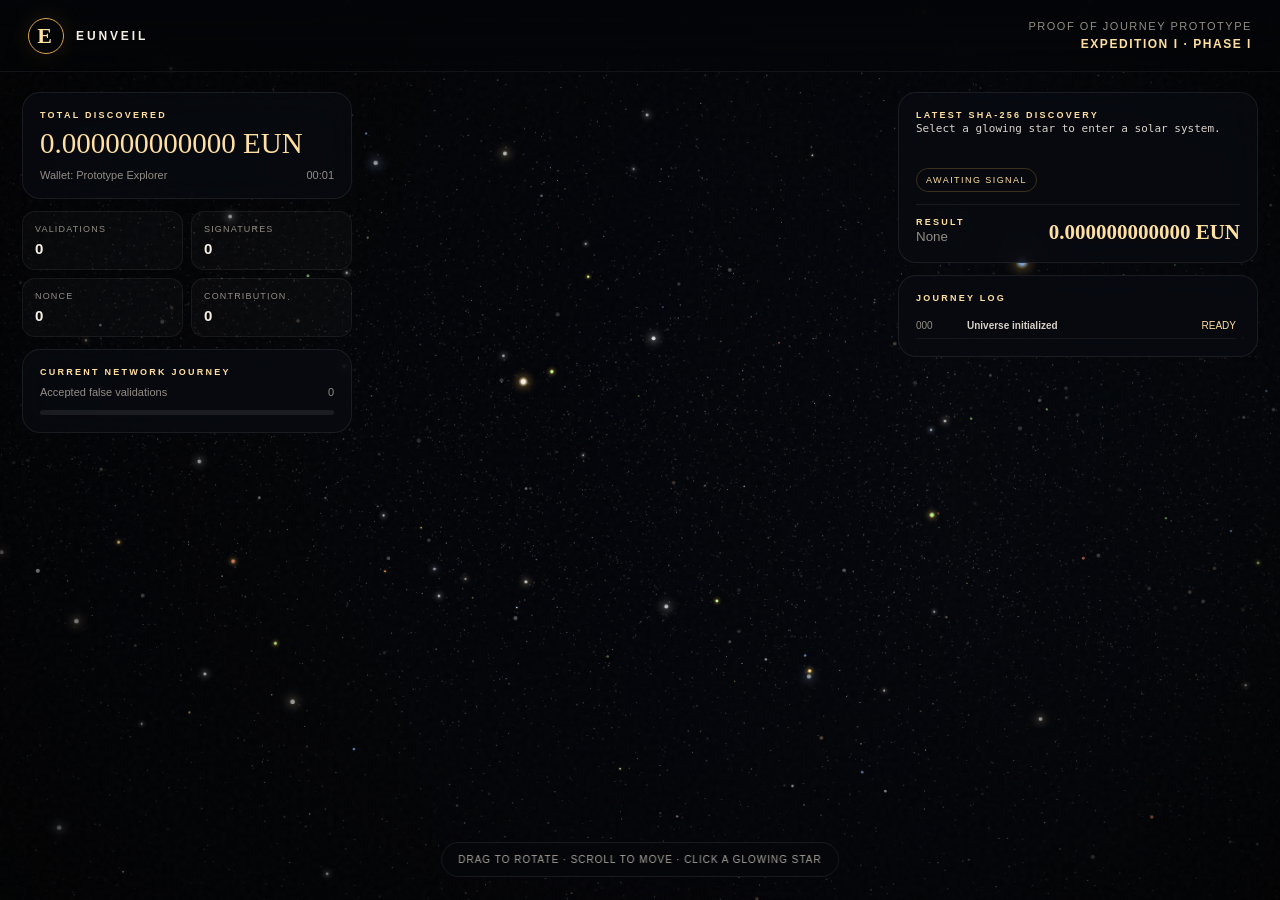
==== commit 6013b9c3: "Add exploration gameplay prototype" ====
--- a/exploration/index.html
+++ b/exploration/index.html
@@ -145,7 +145,7 @@
   <section class="surface-hud" id="surfaceHud">
     <div class="surface-top"><div class="eyebrow">PLANETARY EXPEDITION</div><div class="surface-objective" id="surfaceObjective">Locate the signal source</div><div class="surface-distance" id="surfaceDistance">SIGNAL 000 M</div></div>
     <div class="surface-reticle"></div><div class="surface-prompt" id="surfacePrompt">HOLD E TO EXTRACT</div>
-    <div class="surface-compass" id="surfaceCompass">WASD TO MOVE · DRAG TO LOOK · E TO INTERACT</div>
+    <div class="surface-compass" id="surfaceCompass">WASD TO MOVE · DRAG IN ANY DIRECTION TO LOOK · E TO INTERACT</div>
   </section>
 
   <div class="journey-flash" id="flash"><div><small id="flashSmall">HASH VALIDATED</small><h2 id="flashTitle">FALSE TARGET</h2><p id="flashReward">Contribution +1</p></div></div>
@@ -214,7 +214,7 @@
   let selectedStar=null,currentObject=null,currentHash='',currentSegment='',segmentStart=0;
   let pendingSystemCompletion=false;
   let expeditionState='idle',signalObject=null,scanIndex=0,scanTimer=null;
-  let surface={x:0,z:0,yaw:0,targetYaw:0,artifactX:85,artifactZ:120,shipX:0,shipZ:0,artifactCollected:false,keys:new Set(),lastTime:0};
+  let surface={x:0,z:0,yaw:0,targetYaw:0,pitch:0,targetPitch:0,moveX:0,moveZ:0,artifactX:85,artifactZ:120,shipX:0,shipZ:0,artifactCollected:false,keys:new Set(),lastTime:0};
   let systemTransition=null;
   let arrivalAnimation=null;
   let systemReveal=1;
@@ -1802,15 +1802,30 @@
   function beginLanding(object){
     if(object!==signalObject||expeditionState!=='signal-found')return;
     locked=true;expeditionState='descending';setExpeditionPanel('DESCENT AUTHORIZED',`${object.label} ${object.id}`,'Entering the atmosphere and establishing a landing zone.','DESCENDING…',false);$('help').style.opacity='0';
-    setTimeout(()=>{mode='surface';document.body.classList.add('surface-mode');$('surfaceHud').classList.add('show');surface={x:0,z:0,yaw:0,targetYaw:0,artifactX:85,artifactZ:120,shipX:0,shipZ:0,artifactCollected:false,keys:new Set(),lastTime:performance.now()};locked=false;addLog('LANDED',`${object.label} ${object.id}`)},1100);
+    setTimeout(()=>{mode='surface';document.body.classList.add('surface-mode');$('surfaceHud').classList.add('show');surface={x:0,z:0,yaw:0,targetYaw:0,pitch:0,targetPitch:0,moveX:0,moveZ:0,artifactX:85,artifactZ:120,shipX:0,shipZ:0,artifactCollected:false,keys:new Set(),lastTime:performance.now()};locked=false;addLog('LANDED',`${object.label} ${object.id}`)},1100);
   }
   function drawSurface(now){
-    const dt=Math.min(.04,(now-(surface.lastTime||now))/1000);surface.lastTime=now;surface.yaw+=(surface.targetYaw-surface.yaw)*.12;
-    let forward=(surface.keys.has('KeyW')?1:0)-(surface.keys.has('KeyS')?1:0),strafe=(surface.keys.has('KeyD')?1:0)-(surface.keys.has('KeyA')?1:0);const len=Math.hypot(forward,strafe)||1;forward/=len;strafe/=len;const speed=34*dt;
-    surface.x+=(Math.sin(surface.yaw)*forward+Math.cos(surface.yaw)*strafe)*speed;surface.z+=(Math.cos(surface.yaw)*forward-Math.sin(surface.yaw)*strafe)*speed;
+    const dt=Math.min(.04,(now-(surface.lastTime||now))/1000);surface.lastTime=now;
+    surface.yaw+=(surface.targetYaw-surface.yaw)*.18;
+    surface.pitch+=(surface.targetPitch-surface.pitch)*.18;
+
+    // Camera-relative ground movement: W always follows the direction the camera faces.
+    let forward=(surface.keys.has('KeyW')?1:0)-(surface.keys.has('KeyS')?1:0);
+    let strafe=(surface.keys.has('KeyD')?1:0)-(surface.keys.has('KeyA')?1:0);
+    const inputLength=Math.hypot(forward,strafe)||1;forward/=inputLength;strafe/=inputLength;
+    // Keep movement and rendering in the same world-space coordinate system.
+    // At yaw 0 the player faces +Z. Turning right faces -X.
+    const forwardX=-Math.sin(surface.yaw),forwardZ=Math.cos(surface.yaw);
+    const rightX=Math.cos(surface.yaw),rightZ=Math.sin(surface.yaw);
+    const desiredX=(forwardX*forward+rightX*strafe)*34;
+    const desiredZ=(forwardZ*forward+rightZ*strafe)*34;
+    const response=1-Math.pow(.001,dt);
+    surface.moveX+=(desiredX-surface.moveX)*response;
+    surface.moveZ+=(desiredZ-surface.moveZ)*response;
+    surface.x+=surface.moveX*dt;surface.z+=surface.moveZ*dt;
     const sky=ctx.createLinearGradient(0,0,0,height);sky.addColorStop(0,'#07101d');sky.addColorStop(.52,'#15131a');sky.addColorStop(1,'#292019');ctx.fillStyle=sky;ctx.fillRect(0,0,width,height);
-    ctx.save();ctx.globalAlpha=.55;const oldYaw=yaw,oldPitch=pitch;yaw=surface.yaw*.28;pitch=-.12;drawMilkyWayBackground(.6);yaw=oldYaw;pitch=oldPitch;ctx.restore();
-    const horizon=height*.54;ctx.fillStyle='#29231e';ctx.beginPath();ctx.moveTo(0,horizon);for(let x=0;x<=width;x+=60){ctx.lineTo(x,horizon-18-Math.sin(x*.012+surface.x*.01)*18-Math.sin(x*.027)*9)}ctx.lineTo(width,height);ctx.lineTo(0,height);ctx.closePath();ctx.fill();
+    ctx.save();ctx.globalAlpha=.55;const oldYaw=yaw,oldPitch=pitch;yaw=surface.yaw;pitch=surface.pitch;drawMilkyWayBackground(.6);yaw=oldYaw;pitch=oldPitch;ctx.restore();
+    const horizon=height*.54+surface.pitch*height*.34;ctx.fillStyle='#29231e';ctx.beginPath();ctx.moveTo(0,horizon);for(let x=0;x<=width;x+=60){const ridgeAngle=surface.yaw+(x-width/2)/width*1.9;ctx.lineTo(x,horizon-18-Math.sin(ridgeAngle*2.3)*18-Math.sin(ridgeAngle*5.1)*9)}ctx.lineTo(width,height);ctx.lineTo(0,height);ctx.closePath();ctx.fill();
     const ground=ctx.createLinearGradient(0,horizon,0,height);ground.addColorStop(0,'#393029');ground.addColorStop(1,'#100e0d');ctx.fillStyle=ground;ctx.fillRect(0,horizon,width,height-horizon);
     // perspective guide rocks
     for(let i=0;i<55;i++){const wx=((i*97)%260)-130, wz=20+((i*53)%210);drawSurfaceMarker(wx,wz,2+((i*17)%5),'#5a5047',false)}
@@ -1820,7 +1835,11 @@
     $('surfacePrompt').classList.toggle('show',dist<13);$('surfacePrompt').textContent=surface.artifactCollected?'PRESS E TO LAUNCH':'PRESS E TO EXTRACT';
   }
   function drawSurfaceMarker(wx,wz,size,color,glow=false,label=''){
-    const dx=wx-surface.x,dz=wz-surface.z;const cs=Math.cos(-surface.yaw),sn=Math.sin(-surface.yaw);const rx=dx*cs-dz*sn,rz=dx*sn+dz*cs;if(rz<2)return;const scale=520/rz,sx=width/2+rx*scale,sy=height*.54+55*scale;if(sx<-100||sx>width+100)return;const r=Math.max(1,size*scale);
+    const dx=wx-surface.x,dz=wz-surface.z;
+    // Transform a fixed world-space point into camera space. This is the exact
+    // inverse of the movement basis above, so rocks stay planted in the world.
+    const cs=Math.cos(surface.yaw),sn=Math.sin(surface.yaw);
+    const rx=dx*cs+dz*sn,rz=-dx*sn+dz*cs;if(rz<2)return;const scale=520/rz,sx=width/2+rx*scale,sy=(height*.54+surface.pitch*height*.34)+55*scale;if(sx<-100||sx>width+100)return;const r=Math.max(1,size*scale);
     if(glow){const g=ctx.createRadialGradient(sx,sy-r,0,sx,sy-r,r*5);g.addColorStop(0,'rgba(255,220,110,.8)');g.addColorStop(1,'rgba(0,0,0,0)');ctx.fillStyle=g;ctx.beginPath();ctx.arc(sx,sy-r,r*5,0,Math.PI*2);ctx.fill()}
     ctx.fillStyle=color;ctx.beginPath();ctx.moveTo(sx-r,sy);ctx.lineTo(sx-r*.45,sy-r*1.8);ctx.lineTo(sx+r*.25,sy-r*2.4);ctx.lineTo(sx+r,sy);ctx.closePath();ctx.fill();if(label&&r>5){ctx.fillStyle='rgba(255,255,255,.75)';ctx.font='9px Inter';ctx.textAlign='center';ctx.fillText(label,sx,sy-r*2.8)}
   }
@@ -1995,6 +2014,7 @@
     targetPitch=clamp(targetPitch-dy*.00072,-1.02,1.02);
   }else if(mode==='surface'){
     surface.targetYaw-=dx*.004;
+    surface.targetPitch=clamp(surface.targetPitch-dy*.0032,-.72,.72);
   }else{
     targetSystemYaw-=dx*.006;
     targetSystemPitch=clamp(targetSystemPitch-dy*.004,-.9,.9);
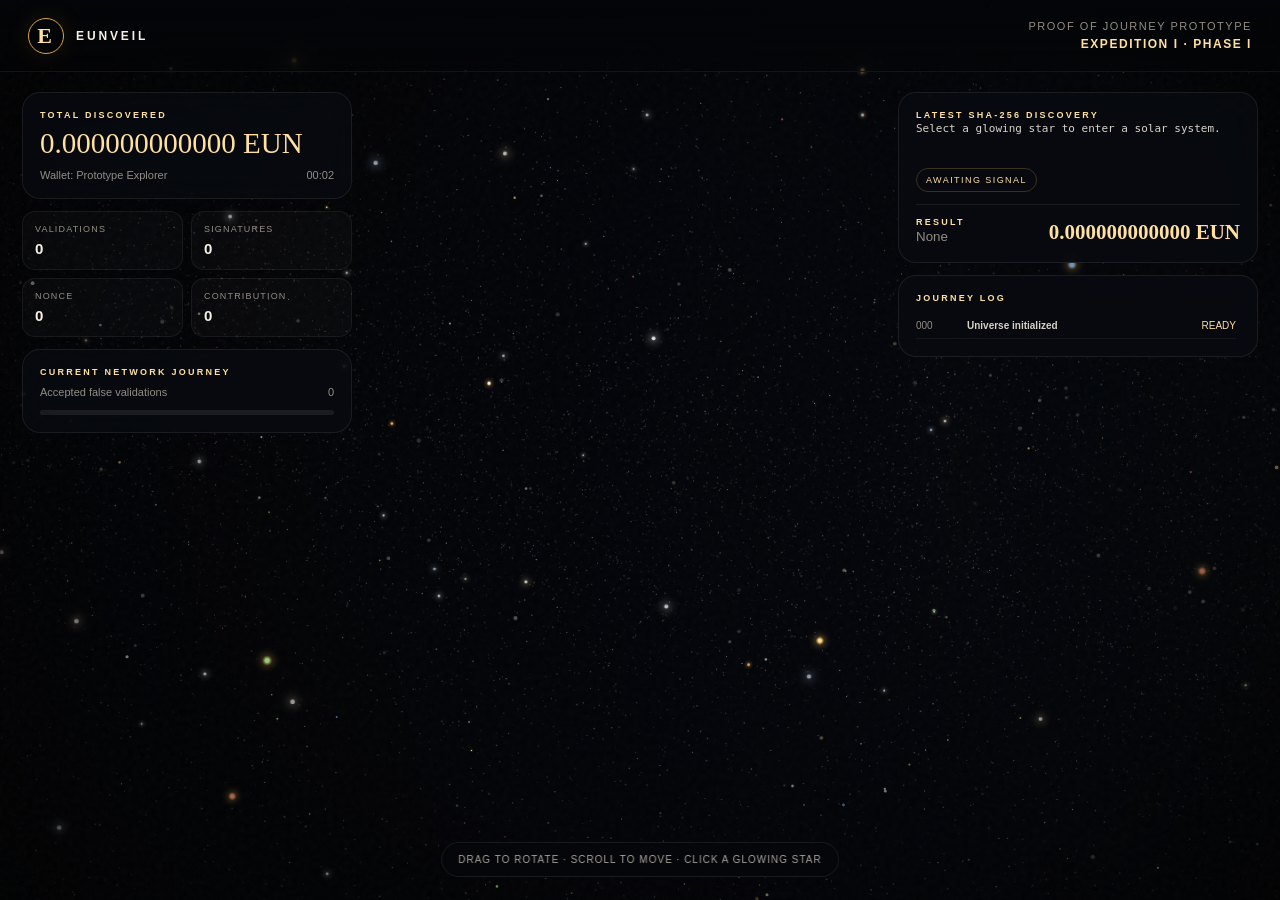
==== commit 7af78f3e: "Add exploration gameplay prototype" ====
--- a/exploration/index.html
+++ b/exploration/index.html
@@ -81,7 +81,7 @@
     .expedition-panel{position:fixed;z-index:32;left:50%;bottom:26px;transform:translateX(-50%);display:none;min-width:min(560px,calc(100vw - 32px));padding:14px 16px;border:1px solid rgba(255,224,160,.28);border-radius:18px;background:rgba(5,8,12,.88);backdrop-filter:blur(16px);box-shadow:0 18px 60px rgba(0,0,0,.35)}
     .expedition-panel.show{display:block}.expedition-row{display:flex;align-items:center;justify-content:space-between;gap:14px}.expedition-copy{min-width:0}.expedition-title{font-family:Georgia,serif;font-size:19px;color:var(--gold2);margin-top:4px}.expedition-text{font-size:11px;color:#aaa39a;margin-top:5px;line-height:1.45}.expedition-action{flex:0 0 auto;border:1px solid var(--gold2);border-radius:999px;padding:11px 18px;background:linear-gradient(135deg,#a87228,#efc36d);color:#090704;font-weight:850;cursor:pointer}.expedition-action:disabled{filter:grayscale(1);opacity:.45;cursor:default}
     .scan-ring{position:fixed;z-index:31;pointer-events:none;width:70px;height:70px;border:1px solid rgba(121,183,255,.8);border-radius:50%;opacity:0;transform:translate(-50%,-50%) scale(.5)}.scan-ring.active{animation:scanPulse 1.05s ease-out forwards}@keyframes scanPulse{0%{opacity:0;transform:translate(-50%,-50%) scale(.45)}18%{opacity:1}100%{opacity:0;transform:translate(-50%,-50%) scale(2.2)}}
-    .surface-hud{position:fixed;z-index:34;inset:0;display:none;pointer-events:none}.surface-hud.show{display:block}.surface-top{position:absolute;top:88px;left:50%;transform:translateX(-50%);text-align:center;text-shadow:0 2px 12px #000}.surface-objective{font-family:Georgia,serif;font-size:24px;color:var(--gold2);margin-top:5px}.surface-distance{margin-top:7px;font-size:11px;letter-spacing:.15em;color:#d6d0c6}.surface-compass{position:absolute;left:50%;bottom:28px;transform:translateX(-50%);padding:11px 18px;border:1px solid rgba(255,255,255,.1);border-radius:999px;background:rgba(4,7,10,.7);font-size:10px;letter-spacing:.13em;color:#c9c2b7}.surface-prompt{position:absolute;left:50%;top:58%;transform:translate(-50%,-50%);padding:12px 18px;border:1px solid var(--gold);border-radius:12px;background:rgba(3,5,8,.85);color:var(--gold2);font-weight:800;opacity:0;transition:opacity .2s}.surface-prompt.show{opacity:1}.surface-reticle{position:absolute;left:50%;top:50%;width:16px;height:16px;transform:translate(-50%,-50%)}.surface-reticle:before,.surface-reticle:after{content:"";position:absolute;background:rgba(255,255,255,.7)}.surface-reticle:before{left:7px;top:0;width:1px;height:16px}.surface-reticle:after{top:7px;left:0;height:1px;width:16px}
+    .surface-hud{position:fixed;z-index:34;inset:0;display:none;pointer-events:none}.surface-hud.show{display:block}.surface-top{position:absolute;top:88px;left:50%;transform:translateX(-50%);text-align:center;text-shadow:0 2px 12px #000}.surface-objective{font-family:Georgia,serif;font-size:24px;color:var(--gold2);margin-top:5px}.surface-distance{margin-top:7px;font-size:11px;letter-spacing:.15em;color:#d6d0c6}.surface-compass{position:absolute;left:50%;bottom:28px;transform:translateX(-50%);padding:11px 18px;border:1px solid rgba(255,255,255,.1);border-radius:999px;background:rgba(4,7,10,.7);font-size:10px;letter-spacing:.13em;color:#c9c2b7}.surface-prompt{position:absolute;left:50%;top:58%;transform:translate(-50%,-50%);padding:12px 18px;border:1px solid var(--gold);border-radius:12px;background:rgba(3,5,8,.85);color:var(--gold2);font-weight:800;opacity:0;transition:opacity .2s}.surface-prompt.show{opacity:1}.surface-reticle{position:absolute;left:50%;top:50%;width:16px;height:16px;transform:translate(-50%,-50%)}.surface-reticle:before,.surface-reticle:after{content:"";position:absolute;background:rgba(255,255,255,.7)}.surface-reticle:before{left:7px;top:0;width:1px;height:16px}.surface-reticle:after{top:7px;left:0;height:1px;width:16px}.surface-top{padding:14px 22px;border-radius:18px;background:linear-gradient(180deg,rgba(3,6,10,.58),rgba(3,6,10,0));backdrop-filter:blur(2px)}.surface-prompt{box-shadow:0 0 30px rgba(226,174,83,.16),inset 0 0 18px rgba(226,174,83,.05)}
     body.surface-mode .hud,body.surface-mode .right-panel,body.surface-mode .system-name,body.surface-mode .galaxy-return,body.surface-mode .help,body.surface-mode .expedition-panel{display:none!important}
     @media(max-width:850px){.galaxy-return{left:64px;top:18px;padding:0 12px}.galaxy-return .label{display:none}.right-panel{top:auto;bottom:72px;right:12px;width:calc(100vw - 24px)}.right-panel .log-card{display:none}.hud{top:82px;left:12px;width:270px}.card{padding:13px}.balance{font-size:23px}.help{bottom:18px}.topbar{padding:0 14px}.phase{display:none}.system-name{top:76px}}
     @media(max-width:560px){.hud{width:calc(100vw - 24px)}.metric-grid{grid-template-columns:repeat(4,1fr)}.metric{padding:8px}.metric strong{font-size:12px}.right-panel{bottom:62px}.hash-card{padding:12px}.discovery strong{font-size:17px}.help{font-size:8px;padding:9px 12px}.decoder-card{padding:22px 14px}.crater-grid,.terminal-grid{grid-template-columns:repeat(4,48px);gap:8px}.crater,.terminal{width:48px;height:48px}}
@@ -214,7 +214,7 @@
   let selectedStar=null,currentObject=null,currentHash='',currentSegment='',segmentStart=0;
   let pendingSystemCompletion=false;
   let expeditionState='idle',signalObject=null,scanIndex=0,scanTimer=null;
-  let surface={x:0,z:0,yaw:0,targetYaw:0,pitch:0,targetPitch:0,moveX:0,moveZ:0,artifactX:85,artifactZ:120,shipX:0,shipZ:0,artifactCollected:false,keys:new Set(),lastTime:0};
+  let surface={x:0,z:0,yaw:0,targetYaw:0,pitch:0,targetPitch:0,moveX:0,moveZ:0,artifactX:85,artifactZ:120,shipX:0,shipZ:0,artifactCollected:false,keys:new Set(),lastTime:0,bob:0,bobAmount:0,rocks:[]};
   let systemTransition=null;
   let arrivalAnimation=null;
   let systemReveal=1;
@@ -1802,46 +1802,209 @@
   function beginLanding(object){
     if(object!==signalObject||expeditionState!=='signal-found')return;
     locked=true;expeditionState='descending';setExpeditionPanel('DESCENT AUTHORIZED',`${object.label} ${object.id}`,'Entering the atmosphere and establishing a landing zone.','DESCENDING…',false);$('help').style.opacity='0';
-    setTimeout(()=>{mode='surface';document.body.classList.add('surface-mode');$('surfaceHud').classList.add('show');surface={x:0,z:0,yaw:0,targetYaw:0,pitch:0,targetPitch:0,moveX:0,moveZ:0,artifactX:85,artifactZ:120,shipX:0,shipZ:0,artifactCollected:false,keys:new Set(),lastTime:performance.now()};locked=false;addLog('LANDED',`${object.label} ${object.id}`)},1100);
+    setTimeout(()=>{
+      mode='surface';document.body.classList.add('surface-mode');$('surfaceHud').classList.add('show');
+      const environment=object.type==='station'?'station':object.type==='moon'?'moon':object.type==='satellite'?'satellite':'planet';
+      const artifactDistance=environment==='station'?72:environment==='satellite'?92:120;
+      surface={x:0,z:0,yaw:0,targetYaw:0,pitch:0,targetPitch:0,moveX:0,moveZ:0,artifactX:environment==='station'?0:85,artifactZ:artifactDistance,shipX:0,shipZ:0,artifactCollected:false,keys:new Set(),lastTime:performance.now(),bob:0,bobAmount:0,environment,targetObject:object,rocks:buildSurfaceRocks(environment),terrainSeed:918273};
+      const names={planet:'PLANETARY EXPEDITION',moon:'LUNAR EXPEDITION',station:'STATION BOARDING',satellite:'ORBITAL EVA'};
+      document.querySelector('.surface-top .eyebrow').textContent=names[environment];
+      locked=false;addLog(environment==='station'?'DOCKED':environment==='satellite'?'EVA STARTED':'LANDED',`${object.label} ${object.id}`)
+    },1100);
+  }
+  function buildSurfaceRocks(environment='planet'){
+    const objects=[];
+    let seed=918273+(environment==='moon'?101:environment==='station'?202:environment==='satellite'?303:0);
+    const rand=()=>{seed=(seed*1664525+1013904223)>>>0;return seed/4294967296};
+    if(environment==='station'){
+      // Fixed crates, consoles, support columns and machinery along a broad docking deck.
+      for(let row=0;row<12;row++){
+        const z=20+row*18;
+        objects.push({x:-20-(row%3)*5,z,size:4.5+rand()*3,tone:rand(),lean:0,prop:row%2?'console':'crate'});
+        objects.push({x:20+(row%4)*4,z:z+7,size:5+rand()*3,tone:rand(),lean:0,prop:row%3?'column':'machinery'});
+      }
+      for(let i=0;i<20;i++)objects.push({x:(rand()-.5)*70,z:25+rand()*210,size:2+rand()*4,tone:rand(),lean:0,prop:'debris'});
+      return objects;
+    }
+    if(environment==='satellite'){
+      for(let i=0;i<70;i++){
+        const a=rand()*Math.PI*2,d=18+Math.pow(rand(),.7)*280;
+        objects.push({x:Math.cos(a)*d,z:Math.sin(a)*d,size:1.5+rand()*7,tone:rand(),lean:(rand()-.5)*.12,prop:rand()<.42?'panel':'module'});
+      }
+      return objects;
+    }
+    const count=environment==='moon'?185:135;
+    for(let i=0;i<count;i++){
+      const a=rand()*Math.PI*2,d=18+Math.pow(rand(),.72)*310;
+      objects.push({x:Math.cos(a)*d,z:Math.sin(a)*d,size:1.2+Math.pow(rand(),2)*(environment==='moon'?6.5:8.5),tone:rand(),lean:(rand()-.5)*.55,prop:environment==='moon'?'lunarRock':'rock'});
+    }
+    return objects;
   }
   function drawSurface(now){
     const dt=Math.min(.04,(now-(surface.lastTime||now))/1000);surface.lastTime=now;
-    surface.yaw+=(surface.targetYaw-surface.yaw)*.18;
-    surface.pitch+=(surface.targetPitch-surface.pitch)*.18;
-
-    // Camera-relative ground movement: W always follows the direction the camera faces.
+    surface.yaw+=(surface.targetYaw-surface.yaw)*(1-Math.pow(.0007,dt));
+    surface.pitch+=(surface.targetPitch-surface.pitch)*(1-Math.pow(.0015,dt));
+
     let forward=(surface.keys.has('KeyW')?1:0)-(surface.keys.has('KeyS')?1:0);
     let strafe=(surface.keys.has('KeyD')?1:0)-(surface.keys.has('KeyA')?1:0);
     const inputLength=Math.hypot(forward,strafe)||1;forward/=inputLength;strafe/=inputLength;
-    // Keep movement and rendering in the same world-space coordinate system.
-    // At yaw 0 the player faces +Z. Turning right faces -X.
     const forwardX=-Math.sin(surface.yaw),forwardZ=Math.cos(surface.yaw);
     const rightX=Math.cos(surface.yaw),rightZ=Math.sin(surface.yaw);
-    const desiredX=(forwardX*forward+rightX*strafe)*34;
-    const desiredZ=(forwardZ*forward+rightZ*strafe)*34;
-    const response=1-Math.pow(.001,dt);
+    const sprinting=(surface.keys.has('ShiftLeft')||surface.keys.has('ShiftRight'))&&(forward||strafe);
+    const speed=sprinting?49:31;
+    const desiredX=(forwardX*forward+rightX*strafe)*speed;
+    const desiredZ=(forwardZ*forward+rightZ*strafe)*speed;
+    const accelerating=Math.abs(desiredX)+Math.abs(desiredZ)>.01;
+    const response=1-Math.pow(accelerating?.00018:.0045,dt);
     surface.moveX+=(desiredX-surface.moveX)*response;
     surface.moveZ+=(desiredZ-surface.moveZ)*response;
     surface.x+=surface.moveX*dt;surface.z+=surface.moveZ*dt;
-    const sky=ctx.createLinearGradient(0,0,0,height);sky.addColorStop(0,'#07101d');sky.addColorStop(.52,'#15131a');sky.addColorStop(1,'#292019');ctx.fillStyle=sky;ctx.fillRect(0,0,width,height);
-    ctx.save();ctx.globalAlpha=.55;const oldYaw=yaw,oldPitch=pitch;yaw=surface.yaw;pitch=surface.pitch;drawMilkyWayBackground(.6);yaw=oldYaw;pitch=oldPitch;ctx.restore();
-    const horizon=height*.54+surface.pitch*height*.34;ctx.fillStyle='#29231e';ctx.beginPath();ctx.moveTo(0,horizon);for(let x=0;x<=width;x+=60){const ridgeAngle=surface.yaw+(x-width/2)/width*1.9;ctx.lineTo(x,horizon-18-Math.sin(ridgeAngle*2.3)*18-Math.sin(ridgeAngle*5.1)*9)}ctx.lineTo(width,height);ctx.lineTo(0,height);ctx.closePath();ctx.fill();
-    const ground=ctx.createLinearGradient(0,horizon,0,height);ground.addColorStop(0,'#393029');ground.addColorStop(1,'#100e0d');ctx.fillStyle=ground;ctx.fillRect(0,horizon,width,height-horizon);
-    // perspective guide rocks
-    for(let i=0;i<55;i++){const wx=((i*97)%260)-130, wz=20+((i*53)%210);drawSurfaceMarker(wx,wz,2+((i*17)%5),'#5a5047',false)}
-    drawSurfaceMarker(surface.shipX,surface.shipZ,9,'#98a1aa',false,'SHIP');
+    const movementSpeed=Math.hypot(surface.moveX,surface.moveZ);
+    surface.bob+=dt*movementSpeed*(sprinting?.34:.29);
+    surface.bobAmount+=(clamp(movementSpeed/34,0,1)-surface.bobAmount)*(1-Math.pow(.006,dt));
+    const bobY=Math.sin(surface.bob*2.05)*3.2*surface.bobAmount;
+    const bobX=Math.sin(surface.bob)*1.25*surface.bobAmount;
+    const environment=surface.environment||'planet';
+    const isMoon=environment==='moon',isStation=environment==='station',isSatellite=environment==='satellite';
+
+    const sky=ctx.createLinearGradient(0,0,0,height);
+    if(isStation){sky.addColorStop(0,'#06090d');sky.addColorStop(.48,'#111820');sky.addColorStop(1,'#1b2025');}
+    else if(isMoon){sky.addColorStop(0,'#000106');sky.addColorStop(.62,'#05070b');sky.addColorStop(1,'#111318');}
+    else if(isSatellite){sky.addColorStop(0,'#000108');sky.addColorStop(.6,'#020712');sky.addColorStop(1,'#07111b');}
+    else{sky.addColorStop(0,'#020711');sky.addColorStop(.42,'#0a101a');sky.addColorStop(.7,'#241c20');sky.addColorStop(1,'#4a3024');}
+    ctx.fillStyle=sky;ctx.fillRect(0,0,width,height);
+    if(!isStation){ctx.save();ctx.globalAlpha=isMoon?.88:.68;const oldYaw=yaw,oldPitch=pitch;yaw=surface.yaw;pitch=surface.pitch;drawMilkyWayBackground(isMoon?.94:.72);yaw=oldYaw;pitch=oldPitch;ctx.restore();}
+    else{
+      // Rotating station wall panels and observation windows establish a sealed interior.
+      const panelShift=((surface.yaw%(Math.PI*2))+Math.PI*2)%(Math.PI*2);
+      for(let i=-2;i<10;i++){
+        const x=((i*190-panelShift*210)%1900+1900)%1900-250;
+        ctx.fillStyle=i%3===0?'#162535':'#111820';ctx.fillRect(x,0,150,height*.48);
+        ctx.strokeStyle='rgba(145,180,205,.16)';ctx.strokeRect(x,0,150,height*.48);
+        if(i%3===0){ctx.fillStyle='#020713';ctx.fillRect(x+16,38,118,height*.25);ctx.strokeStyle='rgba(100,180,230,.32)';ctx.strokeRect(x+16,38,118,height*.25);}
+      }
+      ctx.fillStyle='rgba(90,150,190,.08)';ctx.fillRect(0,height*.47,width,3);
+    }
+
+    // Environment-specific object in the sky: moon above planets, planet above moons,
+    // and a planet below an orbital satellite platform.
+    if(!isStation){
+      const bodyAngle=1.05-surface.yaw;
+      const bodyX=width/2+Math.sin(bodyAngle)*width*.46;
+      const bodyY=(isSatellite?height*.56:height*.18)+surface.pitch*height*.16;
+      const bodyR=Math.max(isSatellite?95:44,Math.min(width,height)*(isSatellite?.18:isMoon?.105:.075));
+      if(bodyX>-bodyR*2&&bodyX<width+bodyR*2){
+        const halo=ctx.createRadialGradient(bodyX,bodyY,bodyR*.2,bodyX,bodyY,bodyR*2.1);halo.addColorStop(0,isMoon?'rgba(100,165,230,.25)':'rgba(185,205,230,.22)');halo.addColorStop(1,'rgba(120,150,200,0)');ctx.fillStyle=halo;ctx.beginPath();ctx.arc(bodyX,bodyY,bodyR*2.1,0,Math.PI*2);ctx.fill();
+        const mg=ctx.createRadialGradient(bodyX-bodyR*.28,bodyY-bodyR*.3,bodyR*.08,bodyX,bodyY,bodyR);
+        if(isMoon||isSatellite){mg.addColorStop(0,'#7fc7ef');mg.addColorStop(.42,'#286ca5');mg.addColorStop(.72,'#163b63');mg.addColorStop(1,'#061222');}
+        else{mg.addColorStop(0,'#e4e8ea');mg.addColorStop(.48,'#9fa9b0');mg.addColorStop(1,'#4f5962');}
+        ctx.fillStyle=mg;ctx.beginPath();ctx.arc(bodyX,bodyY,bodyR,0,Math.PI*2);ctx.fill();
+        ctx.globalAlpha=.16;ctx.fillStyle=isMoon||isSatellite?'#d9f2ff':'#202832';for(let i=0;i<8;i++){const a=i*2.31;ctx.beginPath();ctx.arc(bodyX+Math.cos(a)*bodyR*(.18+(i%3)*.16),bodyY+Math.sin(a)*bodyR*(.15+(i%2)*.23),bodyR*(.06+(i%4)*.018),0,Math.PI*2);ctx.fill()}ctx.globalAlpha=1;
+      }
+    }
+
+    // The horizon is deliberately insulated from walking bob. Distant terrain should feel enormous,
+    // not attached to the player's helmet. Player position only introduces extremely small parallax.
+    const horizon=(isStation?height*.48:isSatellite?height*.64:height*.55)+surface.pitch*height*.34;
+    const farParallaxX=surface.x*.00035,farParallaxZ=surface.z*.00035;
+    for(let layer=0;layer<(isStation?1:4);layer++){
+      const layerDepth=layer+1;
+      ctx.fillStyle=isMoon?['#090b0e','#111419','#1b1f24','#292d31'][layer]:isSatellite?['#07101a','#0b1722','#10202b','#172b35'][layer]:isStation?'#252c32':['#11151a','#19191c','#252021','#352923'][layer];
+      ctx.beginPath();ctx.moveTo(0,horizon+layer*15);
+      for(let x=0;x<=width+24;x+=24){
+        const viewAngle=surface.yaw+(x-width/2)/width*(1.82+layer*.16);
+        const worldAngle=viewAngle+farParallaxX/layerDepth+farParallaxZ*.43/layerDepth;
+        const broad=Math.sin(worldAngle*(1.18+layer*.31)+layer*1.7)*18;
+        const medium=Math.sin(worldAngle*(2.72+layer*.58)+layer*.8)*10;
+        const fine=Math.sin(worldAngle*(6.1+layer*.7))*4;
+        const peak=Math.max(0,Math.sin(worldAngle*(.57+layer*.12)+2.1))*22;
+        ctx.lineTo(x,horizon+layer*15-22-broad-medium-fine-peak);
+      }
+      ctx.lineTo(width,height);ctx.lineTo(0,height);ctx.closePath();ctx.fill();
+    }
+
+    const ground=ctx.createLinearGradient(0,horizon,0,height);
+    if(isStation){ground.addColorStop(0,'#424b52');ground.addColorStop(.18,'#252d33');ground.addColorStop(.62,'#12171b');ground.addColorStop(1,'#050709');}
+    else if(isMoon){ground.addColorStop(0,'#9aa0a4');ground.addColorStop(.2,'#666c71');ground.addColorStop(.62,'#292d31');ground.addColorStop(1,'#090b0e');}
+    else if(isSatellite){ground.addColorStop(0,'#53636d');ground.addColorStop(.2,'#2a353c');ground.addColorStop(.65,'#11181d');ground.addColorStop(1,'#030608');}
+    else{ground.addColorStop(0,'#594134');ground.addColorStop(.22,'#3a2d27');ground.addColorStop(.62,'#211b19');ground.addColorStop(1,'#08090b');}
+    ctx.fillStyle=ground;ctx.fillRect(0,horizon,width,height-horizon);
+    if(isStation||isSatellite){
+      ctx.save();ctx.strokeStyle=isStation?'rgba(130,170,195,.18)':'rgba(130,205,225,.18)';ctx.lineWidth=1;
+      for(let i=0;i<16;i++){const t=i/15,y=horizon+(height-horizon)*Math.pow(t,1.65);ctx.beginPath();ctx.moveTo(0,y);ctx.lineTo(width,y);ctx.stroke();}
+      const shift=(surface.x*.8)%90;for(let x=-width;x<width*2;x+=90){ctx.beginPath();ctx.moveTo(width/2+(x-shift)*.08,horizon);ctx.lineTo(width/2+(x-shift)*1.6,height);ctx.stroke();}
+      ctx.restore();
+    }
+
+    // Perspective terrain bands create actual ground depth and remain stable during strafing.
+    ctx.save();ctx.globalAlpha=.24;
+    for(let i=0;i<18;i++){
+      const t=i/17;
+      const y=horizon+(height-horizon)*Math.pow(t,1.72);
+      const wobble=Math.sin(surface.yaw*1.6+i*.83+surface.x*.004+surface.z*.003)*3*(1-t);
+      ctx.strokeStyle=`rgba(225,163,112,${.18*(1-t)+.025})`;
+      ctx.lineWidth=1;
+      ctx.beginPath();ctx.moveTo(0,y+wobble);ctx.bezierCurveTo(width*.28,y-4+wobble,width*.72,y+4+wobble,width,y-wobble);ctx.stroke();
+    }
+    ctx.restore();
+
+    const haze=ctx.createLinearGradient(0,horizon-70,0,horizon+170);
+    haze.addColorStop(0,'rgba(225,150,95,0)');haze.addColorStop(.36,'rgba(220,148,96,.13)');haze.addColorStop(.7,'rgba(120,75,58,.06)');haze.addColorStop(1,'rgba(0,0,0,0)');
+    ctx.fillStyle=haze;ctx.fillRect(0,horizon-70,width,240);
+
+    // A low directional light gives the landscape a clear visual source and stronger scale.
+    const sunX=width*.16+Math.sin(.35-surface.yaw)*width*.22;
+    const sunY=horizon-38+surface.pitch*24;
+    const sunGlow=ctx.createRadialGradient(sunX,sunY,0,sunX,sunY,150);
+    sunGlow.addColorStop(0,'rgba(255,221,169,.32)');sunGlow.addColorStop(.24,'rgba(238,157,100,.13)');sunGlow.addColorStop(1,'rgba(0,0,0,0)');
+    ctx.fillStyle=sunGlow;ctx.beginPath();ctx.arc(sunX,sunY,150,0,Math.PI*2);ctx.fill();
+
+    ctx.save();ctx.translate(bobX,0);
+    const visible=[];
+    for(const rock of surface.rocks){const dx=rock.x-surface.x,dz=rock.z-surface.z;const cs=Math.cos(surface.yaw),sn=Math.sin(surface.yaw);const rz=-dx*sn+dz*cs;if(rz>2)visible.push([rz,rock]);}
+    visible.sort((a,b)=>b[0]-a[0]);
+    for(const [,rock] of visible){
+      const color=isStation?(rock.prop==='console'?'#4e7186':rock.prop==='crate'?'#766d5d':'#566168'):isSatellite?(rock.prop==='panel'?'#315f7a':'#77858d'):isMoon?(rock.tone>.62?'#a4a6a5':rock.tone>.28?'#777b7e':'#4d5256'):(rock.tone>.62?'#6a5548':rock.tone>.28?'#54443b':'#403630');
+      drawSurfaceMarker(rock.x,rock.z,rock.size,color,false,'',rock.lean,false,rock.prop);
+    }
+    drawSurfaceMarker(surface.shipX,surface.shipZ,10,'#aeb8c2',false,isStation?'AIRLOCK':isSatellite?'EVA POD':'SHIP',0,true);
     if(!surface.artifactCollected)drawSurfaceMarker(surface.artifactX,surface.artifactZ,6,'#ffd56f',true,'SIGNAL SOURCE');
-    const tx=surface.artifactCollected?surface.shipX:surface.artifactX,tz=surface.artifactCollected?surface.shipZ:surface.artifactZ;const dist=Math.hypot(tx-surface.x,tz-surface.z);$('surfaceDistance').textContent=`${surface.artifactCollected?'SHIP':'SIGNAL'} ${Math.round(dist).toString().padStart(3,'0')} M`;$('surfaceObjective').textContent=surface.artifactCollected?'Return to the ship':'Locate the signal source';
-    $('surfacePrompt').classList.toggle('show',dist<13);$('surfacePrompt').textContent=surface.artifactCollected?'PRESS E TO LAUNCH':'PRESS E TO EXTRACT';
-  }
-  function drawSurfaceMarker(wx,wz,size,color,glow=false,label=''){
+    ctx.restore();
+
+    const tx=surface.artifactCollected?surface.shipX:surface.artifactX,tz=surface.artifactCollected?surface.shipZ:surface.artifactZ;
+    const dist=Math.hypot(tx-surface.x,tz-surface.z);
+    $('surfaceDistance').textContent=`${surface.artifactCollected?(isStation?'AIRLOCK':isSatellite?'EVA POD':'SHIP'):'SIGNAL'} ${Math.round(dist).toString().padStart(3,'0')} M`;
+    $('surfaceObjective').textContent=surface.artifactCollected?(isStation?'Return to the airlock':isSatellite?'Return to the EVA pod':'Return to the ship'):(isStation?'Search the station for the signal core':isSatellite?'Cross the orbital platform to the signal':'Locate the signal source');
+    $('surfacePrompt').classList.toggle('show',dist<13);
+    $('surfacePrompt').textContent=surface.artifactCollected?(isStation?'PRESS E TO UNDOCK':isSatellite?'PRESS E TO BOARD':'PRESS E TO LAUNCH'):(isStation?'PRESS E TO RECOVER CORE':'PRESS E TO EXTRACT');
+    $('surfaceCompass').textContent=`WASD MOVE · SHIFT SPRINT · DRAG TO LOOK · ${Math.round(movementSpeed)} M/S`;
+  }
+  function drawSurfaceMarker(wx,wz,size,color,glow=false,label='',lean=0,isShip=false,prop='rock'){
     const dx=wx-surface.x,dz=wz-surface.z;
-    // Transform a fixed world-space point into camera space. This is the exact
-    // inverse of the movement basis above, so rocks stay planted in the world.
     const cs=Math.cos(surface.yaw),sn=Math.sin(surface.yaw);
-    const rx=dx*cs+dz*sn,rz=-dx*sn+dz*cs;if(rz<2)return;const scale=520/rz,sx=width/2+rx*scale,sy=(height*.54+surface.pitch*height*.34)+55*scale;if(sx<-100||sx>width+100)return;const r=Math.max(1,size*scale);
-    if(glow){const g=ctx.createRadialGradient(sx,sy-r,0,sx,sy-r,r*5);g.addColorStop(0,'rgba(255,220,110,.8)');g.addColorStop(1,'rgba(0,0,0,0)');ctx.fillStyle=g;ctx.beginPath();ctx.arc(sx,sy-r,r*5,0,Math.PI*2);ctx.fill()}
-    ctx.fillStyle=color;ctx.beginPath();ctx.moveTo(sx-r,sy);ctx.lineTo(sx-r*.45,sy-r*1.8);ctx.lineTo(sx+r*.25,sy-r*2.4);ctx.lineTo(sx+r,sy);ctx.closePath();ctx.fill();if(label&&r>5){ctx.fillStyle='rgba(255,255,255,.75)';ctx.font='9px Inter';ctx.textAlign='center';ctx.fillText(label,sx,sy-r*2.8)}
+    const rx=dx*cs+dz*sn,rz=-dx*sn+dz*cs;if(rz<2)return;
+    const scale=520/rz,sx=width/2+rx*scale,sy=(height*.55+surface.pitch*height*.34)+55*scale+(rz<90?Math.sin(surface.bob*2.05)*2.2*surface.bobAmount:0);
+    if(sx<-140||sx>width+140)return;const r=Math.max(.8,size*scale);
+    ctx.save();ctx.translate(sx,sy);ctx.transform(1,0,lean,1,0,0);
+    ctx.globalAlpha=clamp(1-rz/420,.18,1);
+    ctx.fillStyle='rgba(0,0,0,.28)';ctx.beginPath();ctx.ellipse(r*.35,r*.12,r*1.3,r*.32,0,0,Math.PI*2);ctx.fill();
+    if(glow){const g=ctx.createRadialGradient(0,-r,0,0,-r,r*5);g.addColorStop(0,'rgba(255,220,110,.85)');g.addColorStop(.35,'rgba(255,176,70,.28)');g.addColorStop(1,'rgba(0,0,0,0)');ctx.fillStyle=g;ctx.beginPath();ctx.arc(0,-r,r*5,0,Math.PI*2);ctx.fill()}
+    if(isShip){
+      ctx.fillStyle=color;ctx.beginPath();ctx.moveTo(-r*1.45,0);ctx.lineTo(-r*.58,-r*1.15);ctx.lineTo(0,-r*2.25);ctx.lineTo(r*.58,-r*1.15);ctx.lineTo(r*1.45,0);ctx.lineTo(r*.55,-r*.22);ctx.lineTo(0,-r*.55);ctx.lineTo(-r*.55,-r*.22);ctx.closePath();ctx.fill();
+      ctx.fillStyle='rgba(120,205,255,.85)';ctx.fillRect(-r*.22,-r*1.35,r*.44,r*.5);
+    }else if(prop==='crate'||prop==='console'||prop==='column'||prop==='machinery'||prop==='debris'||prop==='panel'||prop==='module'){
+      const h=prop==='column'?r*3.7:prop==='console'?r*1.6:prop==='panel'?r*.55:r*2.1;
+      const w=prop==='column'?r*.7:prop==='panel'?r*3.2:r*1.65;
+      const grad=ctx.createLinearGradient(-w,-h,w,0);grad.addColorStop(0,'rgba(255,255,255,.22)');grad.addColorStop(.3,color);grad.addColorStop(1,'#11161a');ctx.fillStyle=grad;ctx.fillRect(-w/2,-h,w,h);
+      ctx.strokeStyle='rgba(180,220,235,.28)';ctx.lineWidth=Math.max(1,r*.08);ctx.strokeRect(-w/2,-h,w,h);
+      if(prop==='console'||prop==='machinery'){ctx.fillStyle='rgba(90,205,255,.75)';ctx.fillRect(-w*.28,-h*.7,w*.56,h*.18);}
+      if(prop==='panel'){ctx.strokeStyle='rgba(100,190,235,.45)';for(let i=-1;i<=1;i++){ctx.beginPath();ctx.moveTo(i*w/6,-h);ctx.lineTo(i*w/6,0);ctx.stroke();}}
+    }else{
+      const grad=ctx.createLinearGradient(-r,-r*2.2,r,0);grad.addColorStop(0,'rgba(255,255,255,.18)');grad.addColorStop(.25,color);grad.addColorStop(1,'#211b18');ctx.fillStyle=grad;
+      ctx.beginPath();ctx.moveTo(-r,0);ctx.lineTo(-r*.58,-r*1.25);ctx.lineTo(-r*.12,-r*2.1);ctx.lineTo(r*.38,-r*1.62);ctx.lineTo(r,0);ctx.closePath();ctx.fill();
+    }
+    if(label&&r>5){ctx.globalAlpha=clamp(1-rz/300,.35,1);ctx.fillStyle='rgba(255,255,255,.82)';ctx.font='9px Inter';ctx.textAlign='center';ctx.fillText(label,0,-r*2.85)}
+    ctx.restore();
   }
   function surfaceInteract(){
     if(mode!=='surface')return;const tx=surface.artifactCollected?surface.shipX:surface.artifactX,tz=surface.artifactCollected?surface.shipZ:surface.artifactZ;if(Math.hypot(tx-surface.x,tz-surface.z)>=13)return;
